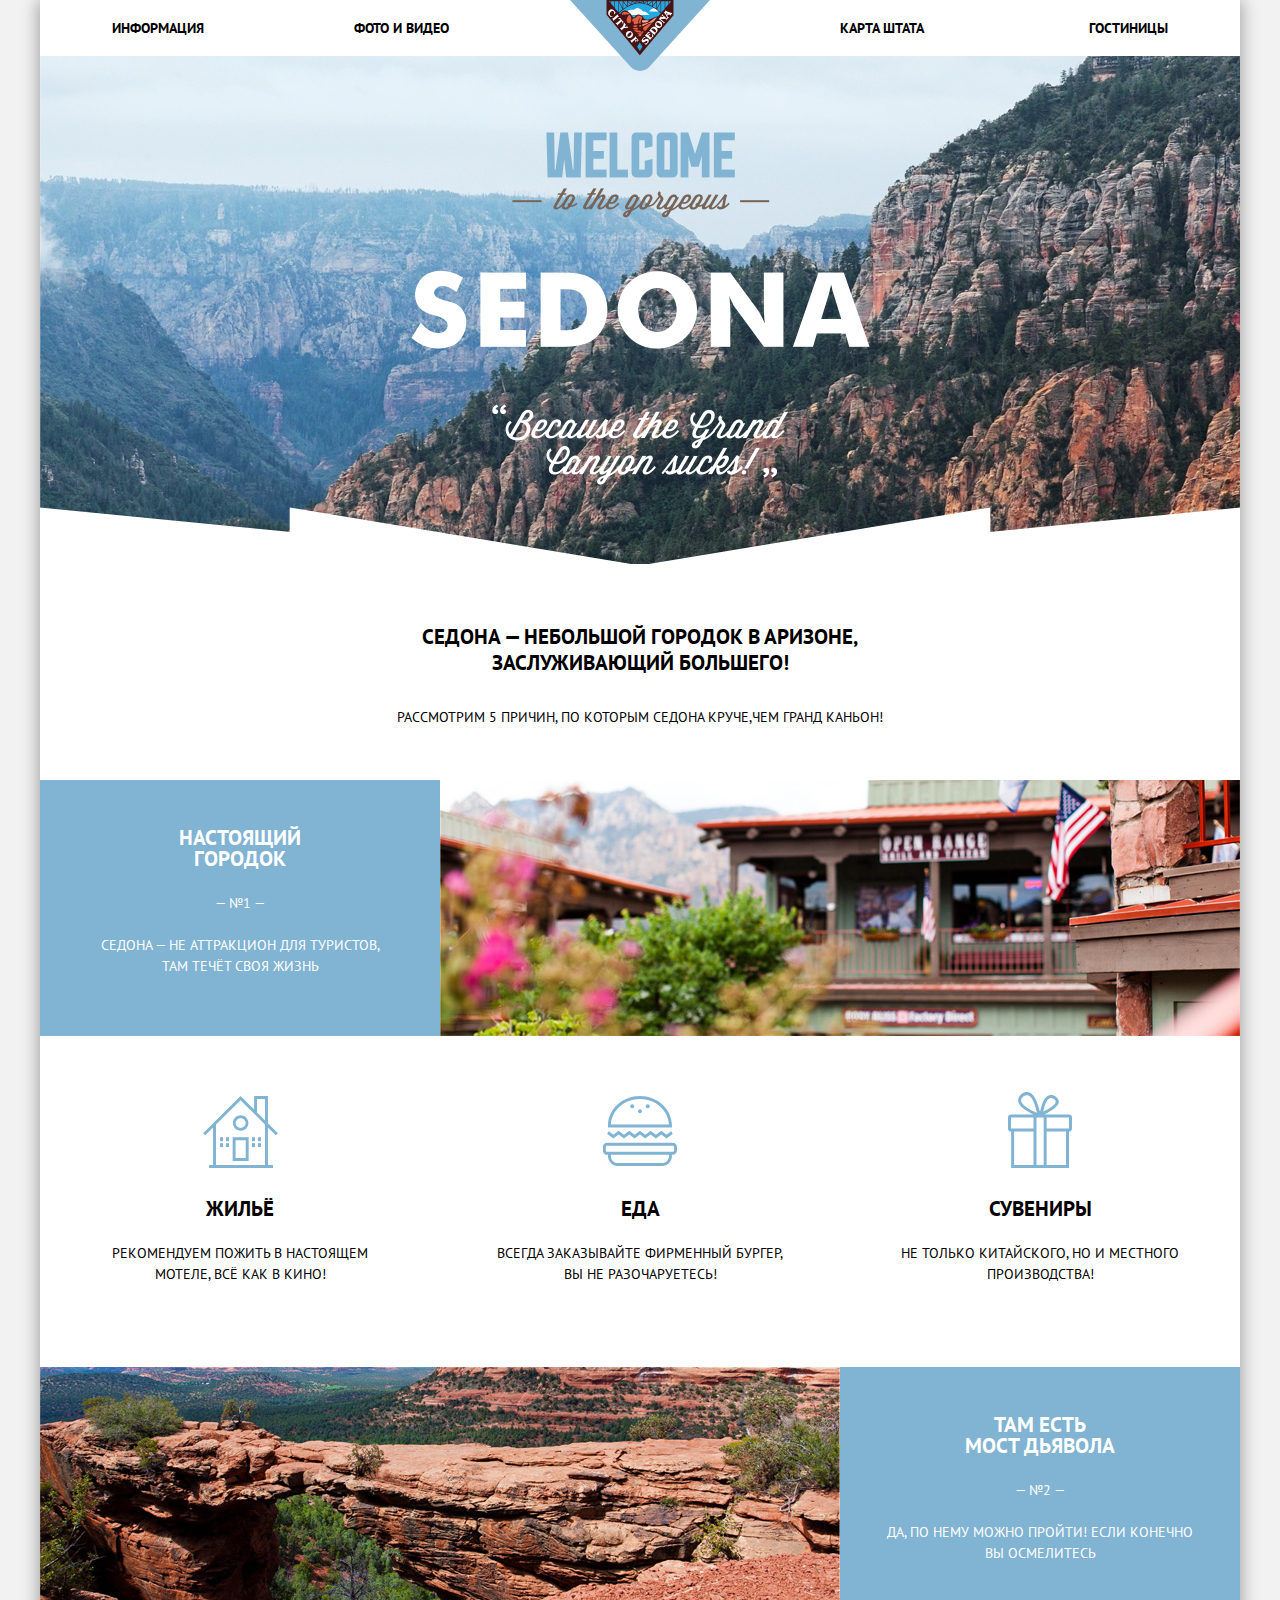
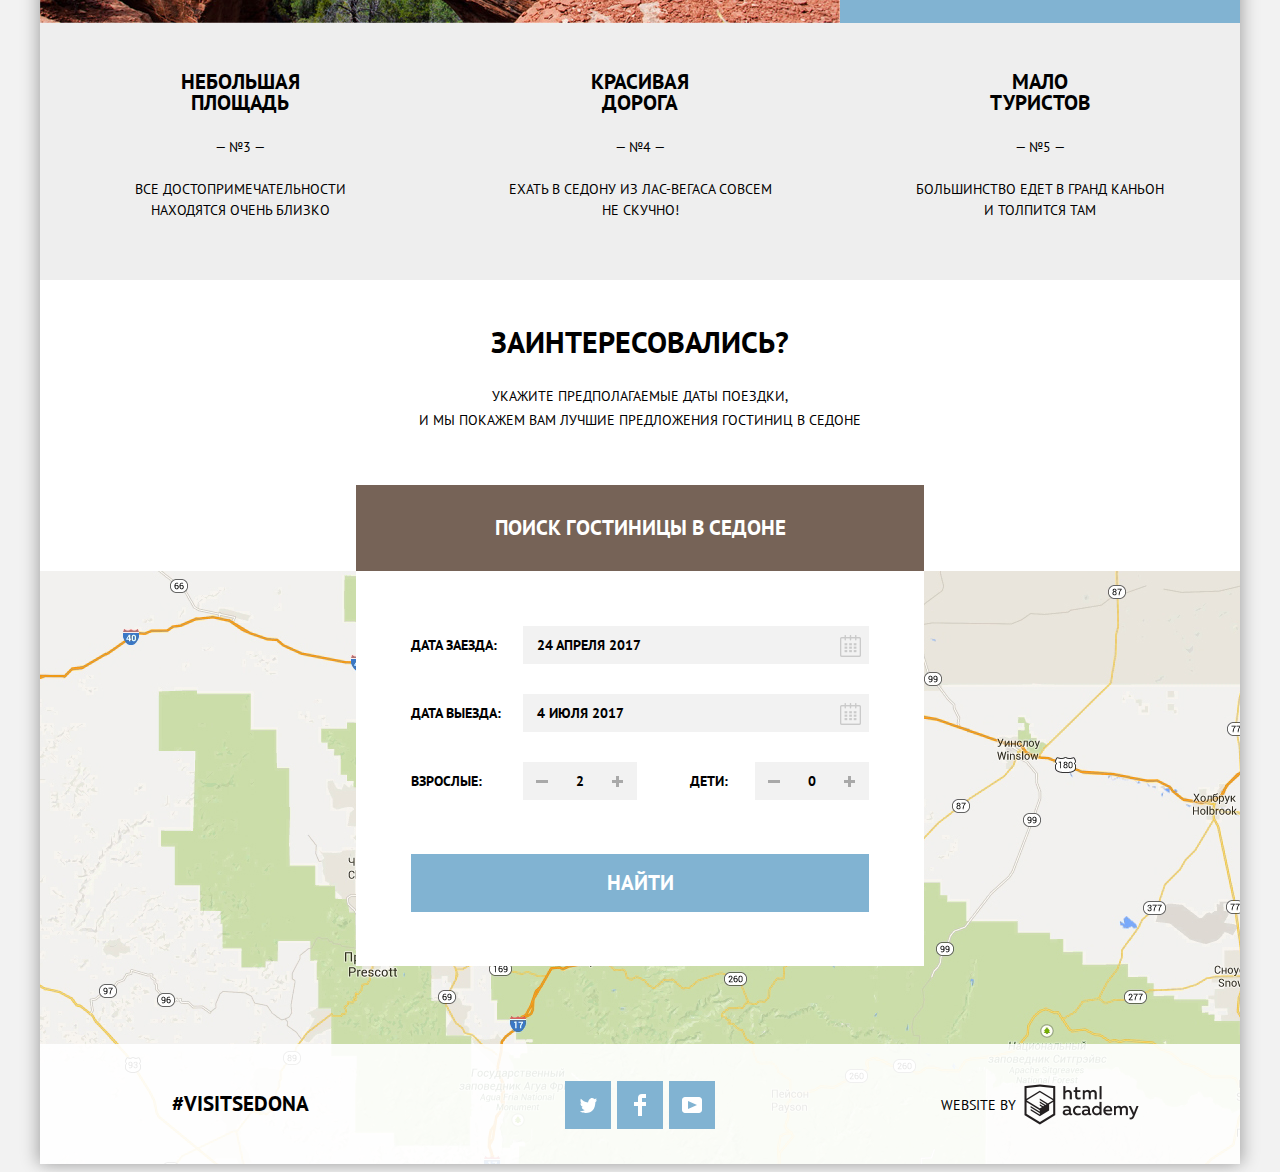
==== index.html @ 7f0c7a84 "Document checking completed. No errors or warnings to show." ====
<!DOCTYPE html>
<html lang="ru">
  <head>
    <meta charset="utf-8">
    <title>HTML Academy: Седона</title>
    <link href="https://fonts.googleapis.com/css?family=PT+Sans:400,700&display=swap&subset=cyrillic" rel="stylesheet">
    <link href="css/normalize.css" rel="stylesheet">
    <link href="css/style.css" rel="stylesheet">
  </head>
  <body>
    <div class="wrapper">
  	<header class="main-header">
      <nav class="main-navigation">
      	<a class="main-header-logo" href="index.html">
          <img src="img/logo.svg" width="140" height="72" alt="Логотип города Седона">
        </a>
        <ul class="site-navigation">
          <li><a href="info.html">Информация</a></li>
          <li><a href="photos.html">Фото и видео</a></li>
          <li><a href="map.html">Карта штата</a></li>
          <li><a href="inner.html">Гостиницы</a></li>
        </ul>    
      </nav>
    </header>
    <main class="container">
      <section class="welcome">
        <h2 class="visually-hidden">Приветствие</h2>
      	<img src="img/welcome.png" width="459" height="353" alt="Welcome to Sedona">
      </section>
      <section class="info">
      	<h1 class="visually-hidden">Sedona</h1>
      	<h2>Седона — небольшой городок в Аризоне,<br>
      	заслуживающий большего!</h2>
      	<p>Рассмотрим 5 причин, по которым Седона круче,чем Гранд Каньон!</p>
      </section>
      <section class="real-town">
      	<div class="town-life">
      		<h2>Настоящий<br>
      		городок</h2>
          <p>— №1 —</p>
          <p>Седона — не аттракцион для туристов,<br>
            там течёт своя жизнь</p>
        </div>
      	<div class="image-town">
      	  <img src="img/town.jpg" width="800" height="256" alt="Настоящий городок">
      	</div>
      </section>
      <section class="advices">
      	<div class="advice-item">
      		<h2>Жильё</h2>
      	  <p>Рекомендуем пожить в настоящем<br>
      	    мотеле, всё как в кино!</p>
      	</div>
      	<div class="advice-item">
      	  <h2>Еда</h2>
      	  <p>Всегда заказывайте фирменный бургер,<br>
      	    вы не разочаруетесь!</p>
      	</div>
      	<div class="advice-item">
      	  <h2>Сувениры</h2>
      	  <p>Не только китайского, но и местного<br>
      	    производства!</p>
      	</div>
      </section>
      <section class="reason-bridge">
      	<div class="image-bridge">
      		<img src="img/bridge.jpg" width="800" height="256" alt="Мост дьявола">
      	</div>
      	<div class="bridge">
      		<h2>Там есть<br>
      	    Мост дьявола</h2>
      	  <p>— №2 —</p>
      	  <p>Да, по нему можно пройти! Если конечно<br>
      	    вы осмелитесь</p>
      	</div>
      </section>
      <section class="features">
        <div class="feature-item">
          <h2>Небольшая<br>
      	    площадь</h2>
          <p>— №3 —</p>
          <p>Все достопримечательности<br>
      	    находятся очень близко</p>
        </div>
        <div class="feature-item">
      	  <h2>Красивая<br>
      	    дорога</h2>
      	  <p>— №4 —</p>
      	  <p>Ехать в Седону из Лас-Вегаса совсем<br>
            не скучно!</p>
        </div>
        <div class="feature-item">
          <h2>Мало<br>
            туристов</h2>
          <p>— №5 —</p>
          <p>Большинство едет в гранд каньон<br>
            и толпится там</p>
        </div>
      </section>
      <section class="hotels">
      	<h2>Заинтересовались?</h2>
      	<p>Укажите предполагаемые даты поездки,<br>
      	и мы покажем вам лучшие предложения гостиниц в седоне</p>
        <a class="hotels-link" href="hotels.html">ПОИСК ГОСТИНИЦЫ В седоне</a>
      	<form class="hotels-form" action="https://echo.htmlacademy.ru" method="post">
                <p class="hotel-date">
                	<label for="hotel-arrival-date">Дата заезда:</label>
                  <input id="hotel-arrival-date" type="text" name="arrival-date" class="date" value="" placeholder=" 24 апреля 2017" required>
                  <a class="calendar" href="#"></a>
                </p>
                <p class="hotel-date">
                	<label for="hotel-departure-date">Дата выезда:</label>
                    <input id="hotel-departure-date" type="text" name="departure-date" class="date" value="" placeholder=" 4 июля 2017" required>
                    <a class="calendar" href="#"></a>
                </p>
                <p class="guest">
                	<label for="guest-adults" class="adults">Взрослые:
                    <span class="minus"></span>
          		      <input type="text" name="adults" value="" id="guest-adults" placeholder="2" required>
                    <span class="plus"></span>
          	      </label>
          	      <label for="guest-children" class="children">Дети:
          	        <span class="minus"></span>
          		      <input type="text" name="children" value="" id="guest-children" placeholder="0" required>
          		      <span class="plus"></span>
          	      </label> 	
                </p>
                    <button class="button-search" type="submit">Найти</button>
        </form> 
      </section>
      <section class="map">
        <h2 class="visually-hidden">Карта</h2>
        <img src="img/map.jpg" width="1200" height="593" alt="Карта">
        <iframe src="https://www.google.com/maps/embed?pb=!1m18!1m12!1m3!1d419081.0413369726!2d-112.0753039864071!3d34.85445243830679!2m3!1f0!2f0!3f0!3m2!1i1024!2i768!4f13.1!3m3!1m2!1s0x872da132f942b00d%3A0x5548c523fa6c8efd!2z0KHQtdC00L7QvdCwLCDQkNGA0LjQt9C-0L3QsCA4NjMzNiwg0KHQqNCQ!5e0!3m2!1sru!2sru!4v1560435378930!5m2!1sru!2sru" width="1200" height="473" style="border:0" allowfullscreen></iframe>
        <!--<iframe src="https://yandex.ru/map-widget/v1/-/CCSBj2io" width="1200" height="593" frameborder="1" allowfullscreen="true"></iframe>-->
      </section>
    </main>
    <footer class="main-footer">
    	<p class="visit">
    		<a href="#">#visitsedona</a>
    	</p>
      <div class="footer-social">
    	<ul>
    		<li><a class="social-button" href="#">
          <span class="visually-hidden">Твиттер</span>
          <svg xmlns="http://www.w3.org/2000/svg" xmlns:xlink="http://www.w3.org/1999/xlink" width="17" height="15">
            <path fill="#FFF" d="M10.95.144c1.685-.496 2.984.27 3.577 1.179.673-.231 1.331-.481 2.011-.708a2.345 2.345 0 0 1-.857 1.768c.685.17 1.304-.491 1.304-.491-.169 1-1.006 1.788-1.563 2.024-.231 6.75-3.175 11.217-10.077 11.082h-.446c-.41 0-4.164-.46-4.898-1.887 2.271.196 3.893-.422 4.693-1.177-.96-.3-2.679-.477-2.979-2.95.349.106.564.228 1.19.119C1.705 8.247.374 7.53.448 5.33c.285.328 1.067.536 1.34.472C1.085 5.561-.182 2.442.894.85c1.818 1.854 3.735 3.606 7.152 3.773C8.254 2.33 9.183.793 10.95.144z">
            </path>
          </svg>
        </a></li>
        <li><a class="social-button" href="#">
          <span class="visually-hidden">Фейсбук</span>
          <svg xmlns="http://www.w3.org/2000/svg" width="12" height="22">
            <path fill="#FFF" d="M12 4V0H8a4 4 0 0 0-4 4v4H0v4h4v10h4V12h4V8H8V4h4z">
            </path>
          </svg>
        </a></li>
    		<li><a class="social-button" href="#">
          <span class="visually-hidden">Ютуб</span>
          <svg xmlns="http://www.w3.org/2000/svg" xmlns:xlink="http://www.w3.org/1999/xlink" width="20" height="16" viewBox="0 0 20 16">
            <path fill="#FFF" d="M17 0H3C1.35 0 0 1.35 0 3v10c0 1.65 1.35 3 3 3h14c1.65 0 3-1.35 3-3V3c0-1.65-1.35-3-3-3zM6.027 11.998V4.002L15.014 8l-8.987 3.998z"/>
          </svg>
        </a></li>
    	</ul>
      </div>
    	<p class="footer-copyright">
        <b>Website by</b>
    		<a class="button" href="https://htmlacademy.ru/intensive/htmlcss">
    			<img src="img/logo-htmla.png" width="115" height="41" alt="Логотип HTML Academy" class="logo-htmla">
    		</a>
    	</p>
    </footer>
  </div>
  <script> 
    var link = document.querySelector(".hotels-link");
    var form = document.querySelector(".hotels-form");
  
    link.addEventListener("click", function (evt) {
          evt.preventDefault();
          form.classList.toggle("hotels-form-close");
    });
  </script>
  </body>
</html>
---- css/style.css ----
body {
  margin: 0;
  padding: 0;

  font-family: "PT Sans", Arial, sans-serif;
  font-size: 14px;
  line-height: 26px;
  font-weight: 700;
  color: #000000;
  text-transform: uppercase;
  background-color: #f2f2f2;
}

a {
  text-decoration: none;
}

img {
  max-width: 100%;
  height: auto;
}

.visually-hidden:not(:focus):not(:active),
input[type="checkbox"].visually-hidden {
  position: absolute;

  width: 1px;
  height: 1px;
  margin: -1px;
  border: 0;
  padding: 0;

  white-space: nowrap;

  clip-path: inset(100%);
  clip: rect(0 0 0 0);
  overflow: hidden;
}

button {
  font: inherit;
  text-align: center;
  vertical-align: middle;
  text-transform: uppercase;
  border: none;
}

:active, :hover, :focus {
    outline: 0;
}

.wrapper {
  position: relative;
  width: 1200px;
  margin: 0 auto;
  background-color: #ffffff;
  box-shadow: 5px 0 15px rgba(0,0,0,0.2),
  -5px 0 15px rgba(0,0,0,0.2); 
}

.site-navigation {
  list-style: none;
  display: flex;
  display: -webkit-flex;
  display: -webkit-box;
  margin: 0;
  padding: 0;
  color: #000000;
  background-color: #ffffff;
}

.main-header {
  position: relative;
}

.main-header-logo {
  position: absolute;
  left: 50%;
  margin-left: -70px;
  z-index: 1;
}

.site-navigation li {
  width: 25%;
  text-align: center;
  padding-top: 15px; 
  padding-bottom: 15px;
  margin: 0;
  box-sizing: border-box;
}

.site-navigation li:nth-child(1) {
  text-align: left;
  padding-left: 72px;
}

.site-navigation li:nth-child(2) {
  text-align: left;
  padding-left: 14px;
}

.site-navigation li:nth-child(3) {
  text-align: right;
  padding-right: 16px;
}

.site-navigation li:nth-child(4) {
  text-align: right;
  padding-right: 72px;
}

.site-navigation a {
  color: #000000;
}

.site-navigation a:hover {
  color: #81b3d2;
}

.site-navigation a:focus {
  color: rgba(0,0,0,0.3);
}

.site-navigation a:active {
  color: #766357;
}

.welcome {
  min-height: 508px;
  background-color: #e4f1f9;
  background-image: url("../img/polygon.png"), url("../img/background-photo.jpg");
  background-position: -1px 451px, center top;
  background-repeat: no-repeat, no-repeat;
}

.welcome img {
  display: block;
  margin: 0 auto;
  padding-top: 76px;
}

.info {
  text-align: center;
  padding-top: 60px;
  padding-bottom: 50px;
}

.info h2 {
 font-size: 21px;
 margin: 0;
 margin-bottom: 28px; 
}

.info p {
  font-weight: 400;
  margin: 0;
}

.real-town h2,
.advices h2,
.reason-bridge h2,
.features h2 {
  font-size: 21px;
  line-height: 21px;
  text-align: center;
  padding: 0; 
  margin: 0;
  margin-bottom: 24px;
}

.real-town p,
.advices p,
.reason-bridge p,
.features p {
  line-height: 21px;
  font-weight: 400;
  text-align: center;
  padding: 0; 
  margin: 0;
  margin-bottom: 21px;
}

.real-town {
  display: flex;
  background-color: #81b3d2;
}

.town-life {
  width: 400px;
  color: #ffffff;
  padding-top: 47px;
  padding-bottom: 38px;
}

.image-town,
.image-bridge {
  max-height: 256px;
}

.advices {
  display: flex;
}

.advice-item {
  width: 400px;
  padding-bottom: 61px;
}

.advice-item h2 {
  position: relative; 
  padding-top: 162px; 
}

.advice-item h2::before {
  content: "";
  position: absolute;
  right: 0;
  left: 0; 
  margin: auto;
}

.advice-item:first-child h2::before {
  width: 75px;
  height: 72px;
  top: 60px;
  background: url("../img/icon-1.svg") no-repeat 0 0;
} 

.advice-item:nth-child(2) h2::before {
  width: 74px;
  height: 70px;
  top: 60px;
  background: url("../img/icon-2.svg") no-repeat 0 0;
}

.advice-item:last-child h2::before {
  width: 64px;
  height: 76px;
  top: 56px; 
  background: url("../img/icon-3.svg") no-repeat 0 0;
}

.reason-bridge {
  display: flex;
  background-color: #81b3d2;
}

.bridge {
  width: 400px;
  color: #ffffff;
  padding-top: 47px;
  padding-bottom: 38px;
}

.features {
  display: flex;
  background-color: #eeeeee;
}

.feature-item {
  width: 400px;
  padding-top: 48px;
  padding-bottom: 38px;
}

.hotels {
  position: relative;
  text-align: center;
  padding-top: 44px;
}

.hotels h2 {
  font-size: 30px;
  line-height: 36px;
  padding: 0;
  margin:  0;
  margin-bottom: 24px;
}

.hotels p {
  line-height: 24px;
  font-weight: 400;
  margin-bottom: 53px;
}

.hotels .hotels-link {
  display: block;
  width: 568px;
  text-align: center;
  font-size: 21px;
  color: #ffffff;
  background-color: #766357;
  padding-top: 30px; 
  padding-bottom: 30px;
  margin: 0 auto;
  box-sizing: border-box;
}

.hotels .hotels-link:hover {
  background-color: #604e43;
}

.hotels .hotels-link:focus {
  color: rgba(255,255,255,0.3);
  background-color: #503e33;
}

@keyframes slide {
  0% {
    opacity: 0;
    transform-origin: center top;
    transform: scaleY(0);
  }

  0% {
    opacity: 0.25;
    transform-origin: center top;
  }

  50% {
    opacity: 0.5;
    transform-origin: center top;
  }

  0% {
    opacity: 0.75;
    transform-origin: center top;
  }

  100% {
    opacity: 1;
    transform-origin: center top;
  }
}

.hotels .hotels-form {
  display: flex;
  flex-wrap: wrap;
  position: absolute;
  width: 568px;
  height: 395px;
  right: 0;
  left: 0;
  margin: auto;
  background-color: #ffffff;
  padding: 55px;
  box-sizing: border-box;
  z-index: 3;
  animation: slide 1s;
}


.hotels .hotels-form-close {
  display: none;
}

.hotels-form label,
.hotels-form input { 
  font-family: "PT Sans", Arial, sans-serif;
  font-size: 14px;
  line-height: 26px;
  font-weight: 700;
}

input[type="text"]::-webkit-input-placeholder {
  color: #000000;
}

input[type="text"]::-ms-input-placeholder {
  color: #000000;
}

input[type="text"]:-ms-input-placeholder {
  color: #000000;
}

input[type="text"]::-moz-placeholder {
  color: #000000;
  opacity: 1;
}

input[type="text"]:-moz-placeholder {
  color: #000000;
  opacity: 1;
}

input[type="text"]::placeholder {
  color: #000000;
}

.hotels-form .hotel-date {
  position: relative;
  display: flex;
  align-items: center;
  justify-content: space-between;
  width: 458px;
  padding: 0;
  margin: 0;
  margin-bottom: 30px; 
}

.hotel-date label {
  align-self: center;
  display: block;
  margin: 0;
  padding: 0;
}

.hotel-date input {
  width: 346px;
  height: 38px;
  padding: 6px 37px 6px 10px;
  margin: 0;
  margin-left: auto;
  box-sizing: border-box;
  color: #000000;
  text-transform: uppercase;
  background-color: #f2f2f2;
  border: none;
}
  
.hotel-date input:hover {
  background-color: #ebebeb;
}

.hotel-date input:focus {
  background-color: #ffffff;
  outline: 2px solid #e5e5e5;
}

.hotel-date .calendar {
  display: block;
  position: absolute;
  top: 9px;
  right: 8px;
  bottom: 8px;

  width: 21px;
  height: 22px;

  background-image: url("../img/calendar.png");
}

.hotel-date .calendar:hover {
  background-image: url("../img/calendar-2.png");
}

.hotel-date .calendar:focus {
  background-image: url("../img/calendar-3.png");
}

.hotels-form .guest {
  display: flex;
  justify-content: space-between;
  width: 100%;
  margin: 0;
  padding: 0;
}

.guest label {
  display: flex;
  align-items: center;
}

.guest span {
  position: relative;
  display: block;
  width: 38px;
  height: 38px;
  background-color: #f2f2f2;
  padding: 0;
  margin: 0;
}

.adults .minus {
  margin-left:  41px;
}

.children .minus {
  margin-left:  27px;
}

.guest .minus::before {
  content: "";
  position: absolute;
  top: 18px;
  left: 13px;
  width: 12px;
  height: 3px;
  background-color: #a9a9a9;
}

.guest .plus::before,
.guest .plus::after {
  content: "";
  position: absolute;
  top: 18px;
  left: 13px;
  width: 11px;
  height: 3px;
  background-color: #a9a9a9;
}

.guest .plus::after {
  transform: rotate(90deg);
}

.guest button:hover::before,
.guest button:hover::after {
  background-color: #000000;
}

.guest button:focus::before,
.guest button:focus::after {
	background-color: #81b3d2;
  border: none;
}

.guest input {
  background-color: #f2f2f2;
  border: none;
  width: 38px;
  height: 38px;
  padding: 0;
  margin: 0;
  text-align: center;
}

.hotels-form .button-search {
  display: block;
  width: 100%;
  text-align: center;
  font-size: 21px;
  color: #ffffff;
  background-color: #81b3d2;
  padding-top: 16px; 
  padding-bottom: 16px;
  margin: 0;
  margin-top: 54px;
  box-sizing: border-box;
}

.hotels-form .button-search:hover {
  background-color: #669ec0;
}

.hotels-form .button-search:focus {
  color: rgba(255,255,255,0.3);
  background-color: #5496bd;
}

.map  {
  max-height: 593px;
  position: relative;
}

.map iframe {
  position: absolute;
  z-index: 1;
  top: 0;
  left: 0;
  border: none;
}

.main-footer {
  position: absolute;
  display: flex;
  background-color: rgba(255,255,255,0.9);
  left: 0;
  right: 0;
  bottom: 0;
  z-index: 2;
}

.visit {
  width: 400px;
  padding: 0;
  padding-top: 47px;
  padding-bottom: 44px; 
  margin: 0;
  text-align: center;
}

.visit a {
  font-size: 21px;
  color: #000000;	
}

.footer-social {
  width: 400px;
  padding-top: 34px;
  padding-bottom: 32px;
}

.footer-social ul {
  display: flex;
  flex-wrap: wrap;
  justify-content: center;
  width: 400px;
  padding: 0;
  margin: 0;
  list-style: none;
}

.social-button {
  display: flex;
  align-items: center;
  justify-content: center;
  width: 46px;
  height: 48px;
  color: #ffffff;
  background-color: #81b3d2;
  margin: 3px;
}

.social-button:hover {
  background-color: #669ec0;
}

.social-button:focus {
  color: rgba(255,255,255,0.3);
  background-color: #5496bd;
}

.footer-copyright {
  display: flex;
  justify-content: center;
  width: 400px;
  padding: 0;
  padding-top: 40px;
  padding-bottom: 39px;
  margin: 0;  
}

.footer-copyright b {
  display: block;
  font-weight: 400;
  padding: 0;
  margin: 8px 8px 7px 0;
}

.footer-copyright .button {
  width: 115px;
  max-height: 41px;
  display: block;
  padding: 0;
  margin: 0;
}

.footer-copyright .button:hover {
  background: url("../img/logo-htmla-2.png") no-repeat 100% 0;

}
.button:hover .logo-htmla {
  background: transparent;
  visibility: hidden;
}

.footer-copyright .button:focus {
  background: url("../img/logo-htmla-3.png") no-repeat 100% 0;
}

.button:focus .logo-htmla {
  background: transparent;
  visibility: hidden;
}

.filter {
  display: flex;
  line-height: 21px;
  color: #ffffff;
  background-color: #e4f1f9;
  background-image: url("../img/filter-background.jpg");
  background-position: center;
  background-repeat: no-repeat;
  padding: 26px 72px 32px;
}

.filter fieldset {
  width: 256px;
  padding: 0;
  margin: 0;
  border: none;
}

.filter legend {
  font-size: 16px;
  padding: 0;
  margin: 0;
}

.filter ul {
  list-style: none;
  padding: 0;
  margin: 0;
}

.filter-option {
  font-weight: 400;
  padding-left: 40px;
  margin-top: 25px;
}

.filter-option label {
  position: relative;

  display: block;

  cursor: pointer;
  user-select: none;
}

.filter-input-checkbox + label::before {
  content: "";
  position: absolute;
  width: 23px;
  height: 23px;
  left: -40px;
  background: url("../img/checkbox-off.png") no-repeat 0 0;  
}

.filter-input-checkbox:checked + label::before {
  background: url("../img/checkbox-on.png") no-repeat 0 0;
  width: 27px; 
}

.filter-input-checkbox:disabled + label::before {
  content: "";
  position: absolute;
  width: 23px;
  height: 23px;
  left: -40px;
  background: url("../img/checkbox-off-2.png") no-repeat 0 0;  
}

.filter-input-checkbox:checked:disabled + label::before {
  background: url("../img/checkbox-on-2.png") no-repeat 0 0;
  width: 27px; 
}

.filter .filter-range {
  width: 318px;
  margin-left: auto;
}

.price-controls {
  position: relative;
  height: 32px;
  margin-top: 9px;
  margin-bottom: 20px;
  font-size: 0;

  border: 2px solid #ffffff;
  border-radius: 2px;
}

.price-controls label {
  display: inline-block;

  font-size: 14px;
  line-height: 32px;

  vertical-align: top;

  cursor: pointer;
}

.price-controls .min-price,
.price-controls .max-price {
  width: 90px;
  padding-left: 65px;
}

.price-controls input {
  width: 50px;
  margin: 0;

  color: inherit;
  font: inherit;

  background: none;
  border: none;
}

.price-controls::after {
  content: "";
  position: absolute;
  top: 50%;
  left: 50%;

  width: 2px;
  height: 22px;

  background: #ffffff;
  transform: translate(-50%, -50%);
  margin-left: 2px;
}

.range-controls {
  position: relative;

  margin-bottom: 32px;
}

.range-controls .scale {
  height: 2px;

  background: rgba(255, 255, 255, 0.3);
}

.range-controls .bar {
  width: 80%;
  height: 2px;

  background: #ffffff;
}

.range-toggle {
  position: absolute;
  top: -9px;
  
  width: 4px;
  height: 4px;

  background: #ababab;
  border: 8px solid #ffffff;
  border-radius: 50%;
  box-shadow: 0 2px 1px 0 rgba(0, 1, 1, 0.2);
  cursor: pointer;
}

.range-toggle:hover {
  background: #1c4f80;
}

.range-toggle-min {
  left: 0;
}

.range-toggle-max {
  left: 80%;
}

.button-transparent {
  display: block;
  margin: 0;
  margin-left: 85px;
  margin-right: 96px;
  padding: 6px 32px 6px 35px;

  font-size: 14px;
  line-height: 20px;

  color: #ffffff;
  text-transform: uppercase;

  background: transparent;
  border: 2px solid #ffffff;
  border-radius: 2px;
  cursor: pointer;
}

.button-transparent:hover {
  color: #000000;

  background: #ffffff;
}

.sorting {
  display: flex;
  align-items: baseline;
  padding: 30px 72px;
  background-color: #ffffff; 
  border-bottom: 1px solid #cacaca; 
  box-sizing: border-box;
}

.sorting h2 {
  font-size: 21px;
  padding: 0;
  margin: 0;
  margin-right: 49px;
}

.sorting h3 {
  font-size: 12px;
  line-height: 18px;
  font-weight: 400;
  padding-top: 0;
  margin: 0;
  margin-right: 7px;
}

.sorting ul {
  display: flex;
  align-items: baseline; 
  list-style: none;
  font-size: 12px;
  line-height: 18px;
  font-weight: 400;
  padding: 0;
  margin: 0;
}

.sorting li {
  margin-left: 33px;
}

.sorting a {
  color: rgba(0,0,0,0.3);
  border-bottom: 1px dotted #81b3d2; 
}

.sorting a:hover {
  color: #81b3d2;
  border-bottom: 1px dotted #81b3d2;
}

.sorting a:focus {
  color: rgba(0,0,0,1)
  border: none;
}

.sorting a:active,
.sorting .active {
  color: #81b3d2;
  border: none;
}
.sorting span {
  display: block;
  align-self: center;
  width: 0;
  height: 0;
  border-left: 5.5px solid transparent;
  border-right: 5.5px solid transparent;
  padding: 0;
  margin: 0;
}

.sorting .up {
  border-bottom: 10px solid #cacaca; 
  margin-left: auto;
  margin-right: 12px;
}

.sorting .down {
  border-top: 10px solid #81b3d2;
}
 
.sorting .up:hover {
  border-bottom: 10px solid #000000;
}

.sorting .down:hover {
  border-top: 10px solid #000000;
}

.sorting .up:focus,
.sorting .up:active {
 border-bottom: 10px solid #81b3d2; 
}

.sorting .down:focus,
.sorting .down:active {
  border-top: 10px solid #81b3d2;
}

.variants {
  background-color: #ffffff;
}

.variants-hotels {
  width: 1200px;
  list-style: none;
  margin: 0;
  padding: 0;
}

.variants .variant-hotel {
  display: flex;
  line-height: 21px;
  padding: 30px 72px;
  margin: 0;
  border-bottom: 1px solid #cacaca;
}

.variant-hotel img {
  max-height: 90px;
  margin-right: 30px;
}

.variant-hotel span {
  display: block;
  font-weight: 400;
  width: 110px;
  padding: 0;
  margin: 0;
}

.variant-hotel .description {
  display: flex;
  flex-wrap: wrap;
  width: 358px;
}

.description h2 {
  width: 352px;
  font-size: 21px;
  text-align: left;
  padding: 0;
  margin: 0;
  margin-top: -3px;
  margin-bottom: 10px;
  margin-right: 6px;
}

.description .name {
  color: #000000;
}
.description .name:hover {
  color: #81b3d2;
}

.description .name:focus {
  color: rgba(0,0,0,0.3);
}

.description span {
  text-align: left;
  color: #333333;
  margin-right: 6px;
}

.description .price {
  /*width: 142px;*/
  flex-grow: 1;
  margin-right: 100px;
}

.button-detail {
  display: block;
  width: 110px;
  text-align: center;
  color: #ffffff;
  background-color: #81b3d2;
  padding: 0; 
  margin: 0;
  padding-top: 3px;
  padding-bottom: 3px;
  margin-top: 14px;
  margin-right: 6px;
}

.button-detail:hover {
  background-color: #669ec0;
}

.button-detail:focus {
  color: rgba(255,255,255,0.3);
  background-color: #5496bd;
}

.button-booking {
  display: block;
  width: 142px;
  text-align: center;
  color: #ffffff;
  background-color: #766357;
  padding: 0; 
  margin: 0;
  padding-top: 3px;
  padding-bottom: 3px;
  margin-top: 14px;
  margin-right: 100px;
}

.button-booking:hover {
  background-color: #604e43;
}

.button-booking:focus {
  color: rgba(255,255,255,0.3);
  background-color: #503e33;
}

.variant-hotel .rating {
  display: flex;
  flex-direction: column;
  justify-content: space-between;
  width: 110px;
  margin-left: auto;
}

.rating .stars {
  height: 17px;
  background-color: #ffffff;
  background-image: url("../img/star.svg");
  background-size: 18px;
  background-repeat: space;
  padding: 0;
  margin: 0;
}

.rating .four-stars {
  width: 89px; 
  margin-left: auto;
}

.rating .three-stars {
   width: 65px; 
   margin-left: auto;
}

.rating .two-stars {
   width: 41px; 
   margin-left: auto;
}

.rating .rating-number {
  padding: 3px 13px 3px 14px;
  background-color: #f2f2f2;
  box-sizing: border-box;
  color: #666666;
}

.main-footer-inner {
  display: flex;
}
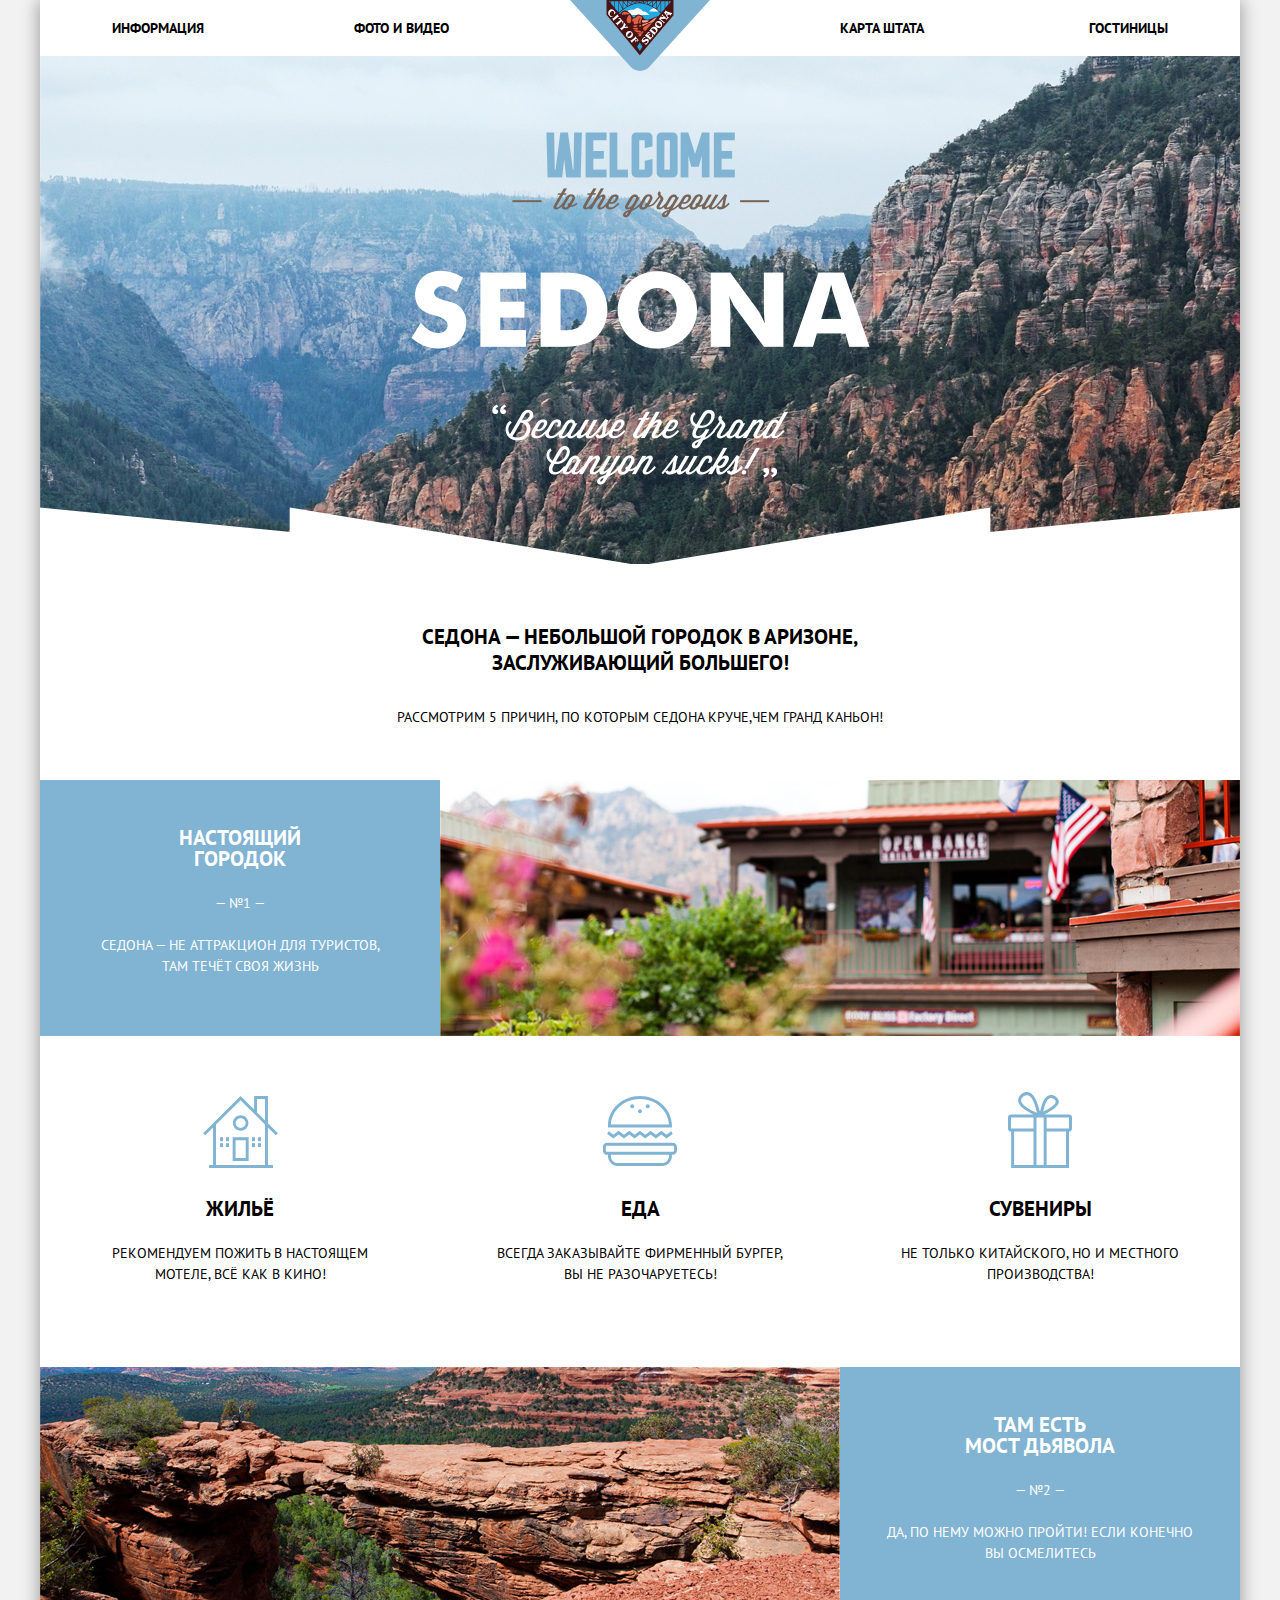
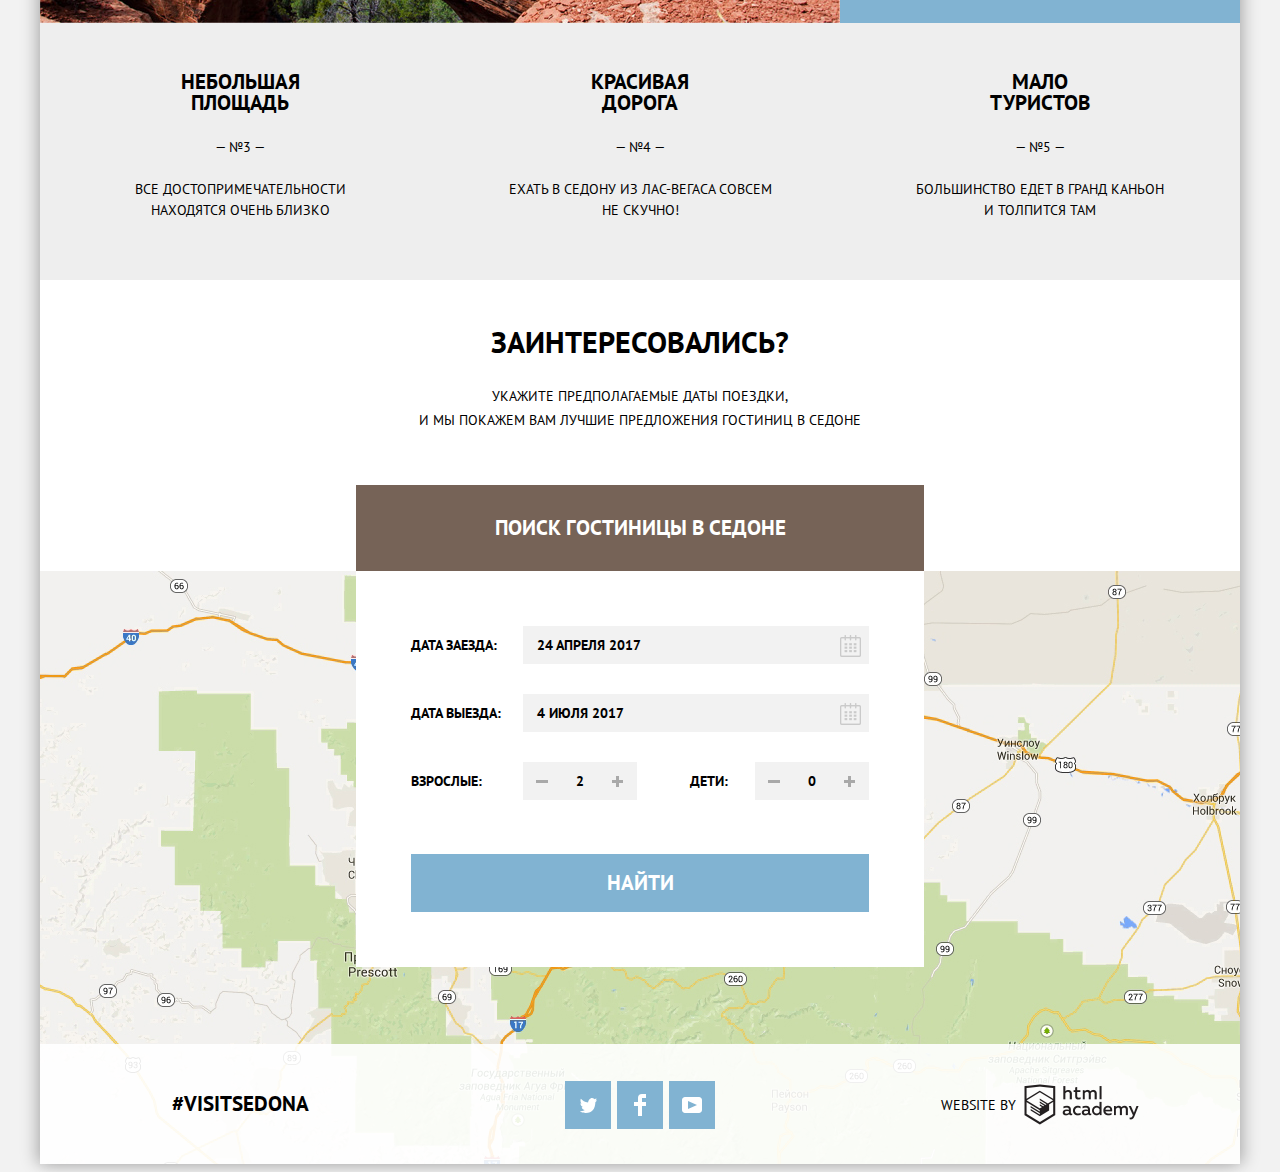
==== commit 8a9e84ab: "Бонусное задание: завершаем разметку личного проекта" ====
--- a/index.html
+++ b/index.html
@@ -114,16 +114,14 @@
                     <a class="calendar" href="#"></a>
                 </p>
                 <p class="guest">
-                	<label for="guest-adults" class="adults">Взрослые:
-                    <span class="minus"></span>
-          		      <input type="text" name="adults" value="" id="guest-adults" placeholder="2" required>
-                    <span class="plus"></span>
-          	      </label>
-          	      <label for="guest-children" class="children">Дети:
-          	        <span class="minus"></span>
-          		      <input type="text" name="children" value="" id="guest-children" placeholder="0" required>
-          		      <span class="plus"></span>
-          	      </label> 	
+                  <label for="guest-adults" class="adults">Взрослые:</label>
+                  <span class="minus" onclick="minusAd()"></span>
+                  <input type="text" name="adults" value="2" id="guest-adults" required>
+                  <span class="plus" onclick="plusAd()"></span>
+          	      <label for="guest-children" class="children">Дети:</label>
+          	      <span class="minus" onclick="minusCh()"></span>
+          		    <input type="text" name="children" value="0" id="guest-children" required>
+          		    <span class="plus" onclick="plusCh()"></span>
                 </p>
                     <button class="button-search" type="submit">Найти</button>
         </form> 
@@ -174,11 +172,40 @@
   <script> 
     var link = document.querySelector(".hotels-link");
     var form = document.querySelector(".hotels-form");
+
+    var countA = 2;
+    var countC = 0;
+    var countAd = document.getElementById("guest-adults");
+    var countCh = document.getElementById("guest-children");
   
     link.addEventListener("click", function (evt) {
           evt.preventDefault();
           form.classList.toggle("hotels-form-close");
     });
+
+    function plusAd(){
+        countA++;
+        countAd.value = countA;
+    };
+    
+    function minusAd(){
+      if (countA > 0) {
+        countA--;
+        countAd.value = countA;
+      }  
+    };
+
+    function plusCh(){
+        countC++;
+        countCh.value = countC;
+    };
+
+    function minusCh(){
+      if (countC > 0) {
+        countC--;
+        countCh.value = countC;
+      }  
+    };
   </script>
   </body>
 </html>
--- a/css/style.css
+++ b/css/style.css
@@ -61,8 +61,7 @@
 .site-navigation {
   list-style: none;
   display: flex;
-  display: -webkit-flex;
-  display: -webkit-box;
+  flex-wrap: wrap;
   margin: 0;
   padding: 0;
   color: #000000;
@@ -89,22 +88,22 @@
   box-sizing: border-box;
 }
 
-.site-navigation li:nth-child(1) {
+.site-navigation li:nth-child(1n) {
   text-align: left;
   padding-left: 72px;
 }
 
-.site-navigation li:nth-child(2) {
+.site-navigation li:nth-child(2n) {
   text-align: left;
   padding-left: 14px;
 }
 
-.site-navigation li:nth-child(3) {
+.site-navigation li:nth-child(3n) {
   text-align: right;
   padding-right: 16px;
 }
 
-.site-navigation li:nth-child(4) {
+.site-navigation li:nth-child(4n) {
   text-align: right;
   padding-right: 72px;
 }
@@ -122,6 +121,10 @@
 }
 
 .site-navigation a:active {
+  color: #766357;
+}
+
+.site-navigation .active {
   color: #766357;
 }
 
@@ -338,7 +341,7 @@
   flex-wrap: wrap;
   position: absolute;
   width: 568px;
-  height: 395px;
+  min-height: 395px;
   right: 0;
   left: 0;
   margin: auto;
@@ -451,15 +454,24 @@
 
 .hotels-form .guest {
   display: flex;
-  justify-content: space-between;
   width: 100%;
   margin: 0;
   padding: 0;
+  align-items: center;
 }
 
 .guest label {
-  display: flex;
-  align-items: center;
+  display: block;
+  margin: 0;
+  padding: 0; 
+}
+
+.guest .adults {
+  margin-right: 41px;
+}
+.guest .children {
+  margin-left: auto;
+  margin-right: 27px;
 }
 
 .guest span {
@@ -470,14 +482,6 @@
   background-color: #f2f2f2;
   padding: 0;
   margin: 0;
-}
-
-.adults .minus {
-  margin-left:  41px;
-}
-
-.children .minus {
-  margin-left:  27px;
 }
 
 .guest .minus::before {
@@ -505,15 +509,17 @@
   transform: rotate(90deg);
 }
 
-.guest button:hover::before,
-.guest button:hover::after {
+.guest .minus:hover::before,
+.guest .plus:hover::before,
+.guest .plus:hover::after {
   background-color: #000000;
 }
 
-.guest button:focus::before,
-.guest button:focus::after {
-	background-color: #81b3d2;
-  border: none;
+.guest .minus:active::before,
+.guest .plus:active::before,
+.guest .plus:active::after {
+  background-color: #81b3d2;
+  /*border: none;*/
 }
 
 .guest input {
@@ -666,14 +672,16 @@
 }
 
 .filter {
+  min-height: 217px;
   display: flex;
   line-height: 21px;
   color: #ffffff;
-  background-color: #e4f1f9;
+  background-color: #3b5667;
   background-image: url("../img/filter-background.jpg");
-  background-position: center;
+  background-position: 0 0;
   background-repeat: no-repeat;
   padding: 26px 72px 32px;
+  box-sizing: border-box;
 }
 
 .filter fieldset {
@@ -830,7 +838,8 @@
 }
 
 .range-toggle:hover {
-  background: #1c4f80;
+  /*background: #1c4f80;*/
+  border: 9px solid #ffffff;
 }
 
 .range-toggle-min {
@@ -911,21 +920,26 @@
   border-bottom: 1px dotted #81b3d2; 
 }
 
+.sorting .active {
+  color: #81b3d2;
+  border: none;
+}
+
 .sorting a:hover {
   color: #81b3d2;
   border-bottom: 1px dotted #81b3d2;
 }
 
 .sorting a:focus {
-  color: rgba(0,0,0,1)
+  color: rgba(0,0,0,1);
   border: none;
 }
 
-.sorting a:active,
-.sorting .active {
+.sorting a:active {
   color: #81b3d2;
   border: none;
 }
+
 .sorting span {
   display: block;
   align-self: center;
@@ -955,12 +969,18 @@
   border-top: 10px solid #000000;
 }
 
-.sorting .up:focus,
+.sorting .up:focus {
+ border-bottom: 10px solid #81b3d2; 
+}
+
 .sorting .up:active {
  border-bottom: 10px solid #81b3d2; 
 }
 
-.sorting .down:focus,
+.sorting .down:focus {
+  border-top: 10px solid #81b3d2;
+}
+
 .sorting .down:active {
   border-top: 10px solid #81b3d2;
 }
@@ -1117,10 +1137,11 @@
 }
 
 .rating .rating-number {
-  padding: 3px 13px 3px 14px;
+  padding: 3px 0;
   background-color: #f2f2f2;
   box-sizing: border-box;
   color: #666666;
+  text-align: center;
 }
 
 .main-footer-inner {
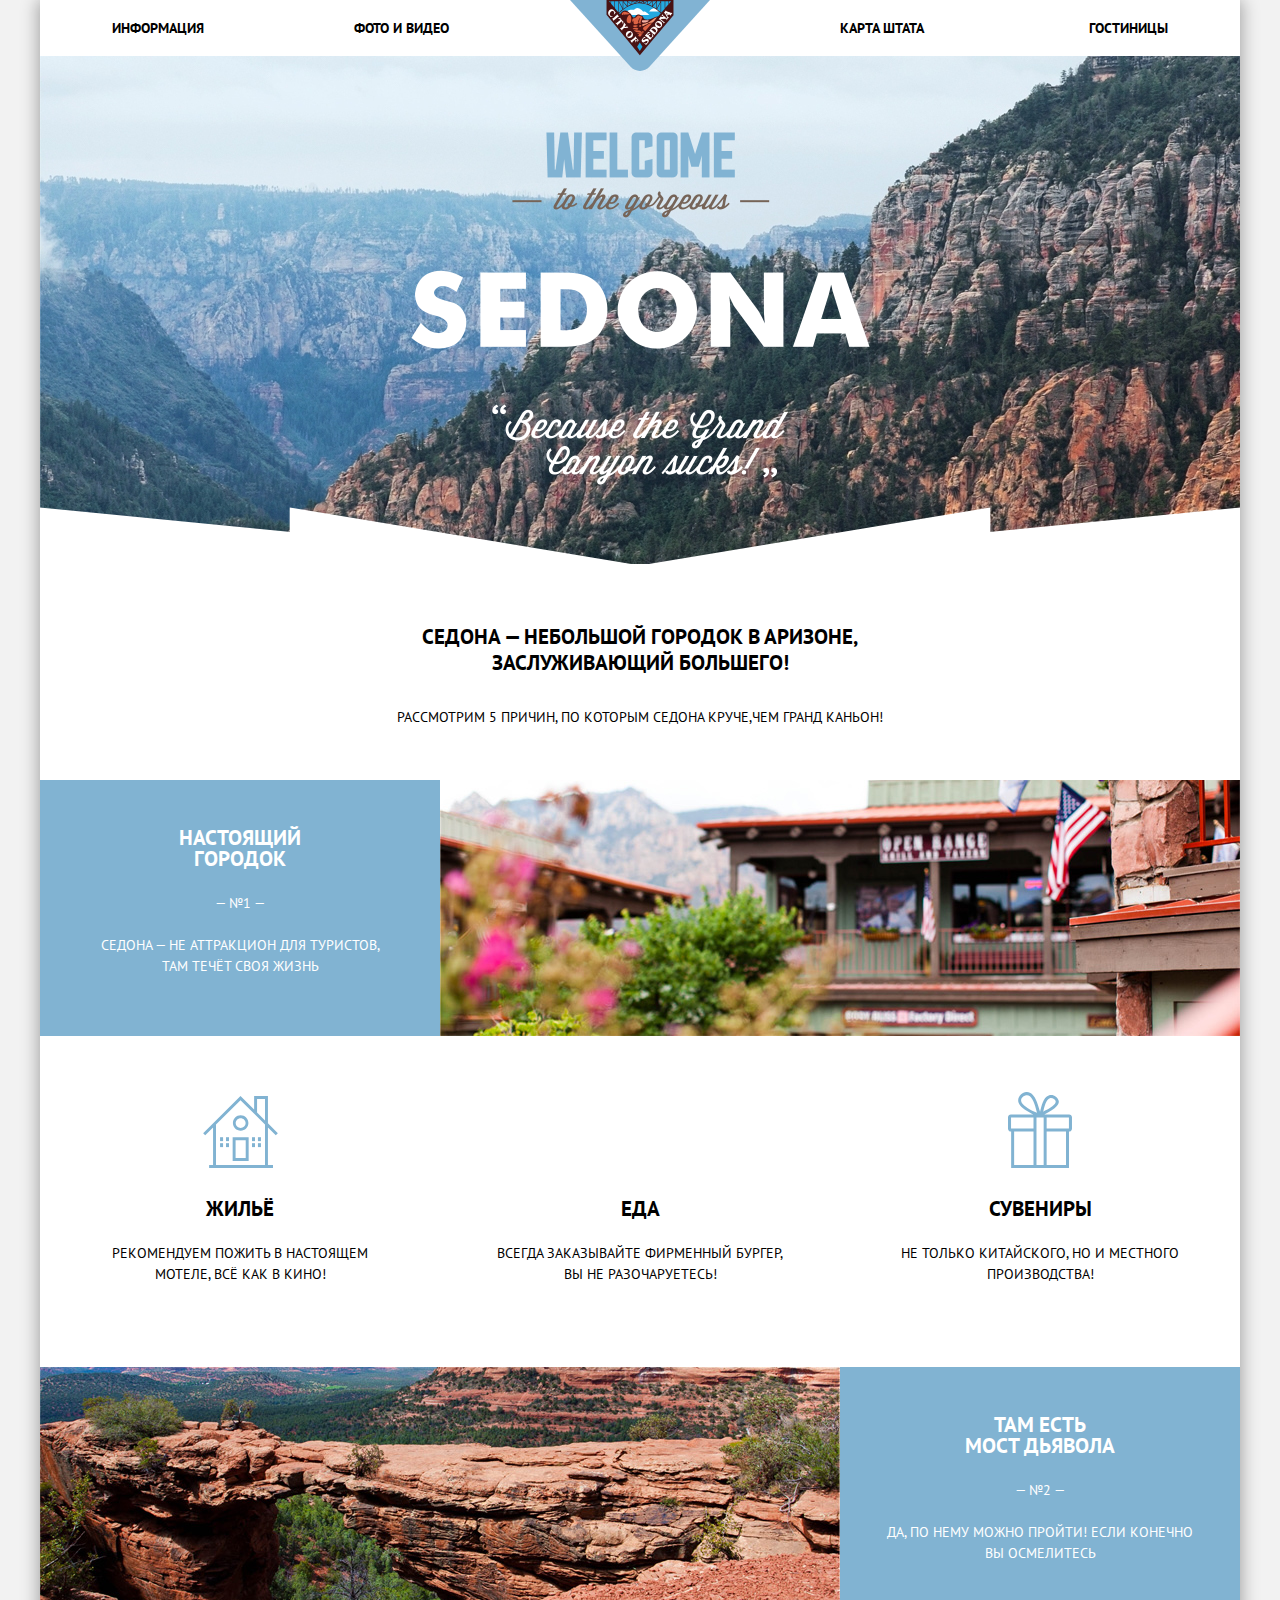
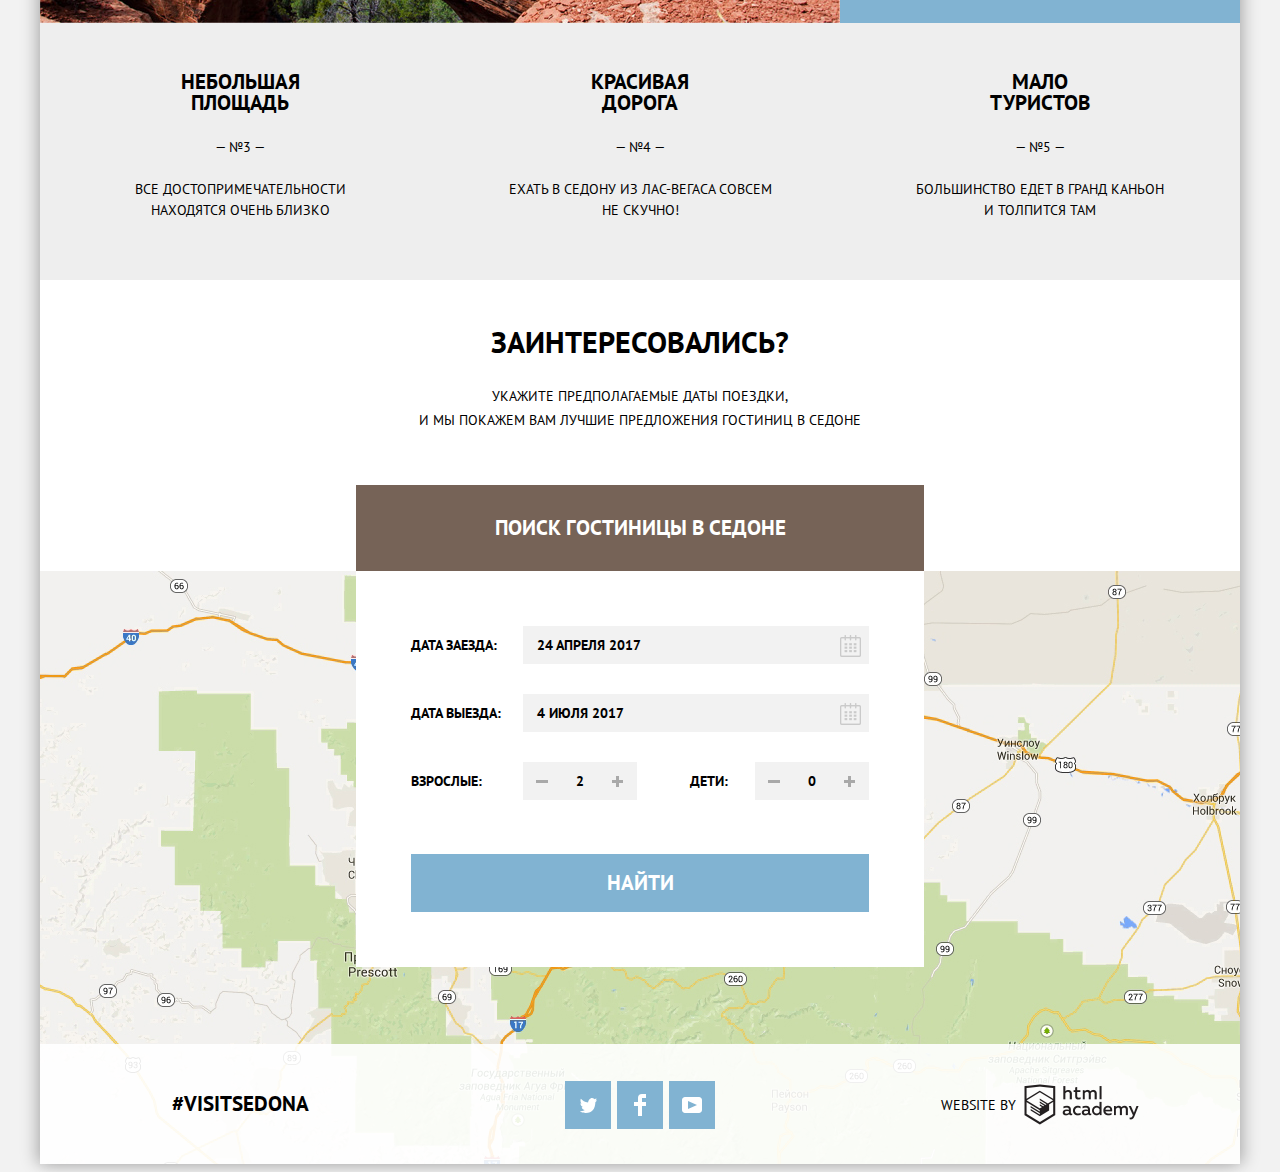
==== commit 0aecba46: "Минификация кода" ====
--- a/index.html
+++ b/index.html
@@ -5,7 +5,7 @@
     <title>HTML Academy: Седона</title>
     <link href="https://fonts.googleapis.com/css?family=PT+Sans:400,700&display=swap&subset=cyrillic" rel="stylesheet">
     <link href="css/normalize.css" rel="stylesheet">
-    <link href="css/style.css" rel="stylesheet">
+    <link href="css/style.min.css" rel="stylesheet">
   </head>
   <body>
     <div class="wrapper">
@@ -101,7 +101,7 @@
       	<h2>Заинтересовались?</h2>
       	<p>Укажите предполагаемые даты поездки,<br>
       	и мы покажем вам лучшие предложения гостиниц в седоне</p>
-        <a class="hotels-link" href="hotels.html">ПОИСК ГОСТИНИЦЫ В седоне</a>
+        <a class="hotels-link" href="hotels.html">Поиск гостиницы В седоне</a>
       	<form class="hotels-form" action="https://echo.htmlacademy.ru" method="post">
                 <p class="hotel-date">
                 	<label for="hotel-arrival-date">Дата заезда:</label>
@@ -169,43 +169,6 @@
     	</p>
     </footer>
   </div>
-  <script> 
-    var link = document.querySelector(".hotels-link");
-    var form = document.querySelector(".hotels-form");
-
-    var countA = 2;
-    var countC = 0;
-    var countAd = document.getElementById("guest-adults");
-    var countCh = document.getElementById("guest-children");
-  
-    link.addEventListener("click", function (evt) {
-          evt.preventDefault();
-          form.classList.toggle("hotels-form-close");
-    });
-
-    function plusAd(){
-        countA++;
-        countAd.value = countA;
-    };
-    
-    function minusAd(){
-      if (countA > 0) {
-        countA--;
-        countAd.value = countA;
-      }  
-    };
-
-    function plusCh(){
-        countC++;
-        countCh.value = countC;
-    };
-
-    function minusCh(){
-      if (countC > 0) {
-        countC--;
-        countCh.value = countC;
-      }  
-    };
-  </script>
+  <script src="js/script.min.js"></script>
   </body>
 </html>
--- a/css/style.min.css
+++ b/css/style.min.css
@@ -0,0 +1 @@
+body{margin:0;padding:0;font-family:"PT Sans",Arial,sans-serif;font-size:14px;line-height:26px;font-weight:700;color:#000;text-transform:uppercase;background-color:#f2f2f2}a{text-decoration:none}img{max-width:100%;height:auto}.visually-hidden:not(:focus):not(:active),input[type="checkbox"].visually-hidden{position:absolute;width:1px;height:1px;margin:-1px;border:0;padding:0;white-space:nowrap;clip-path:inset(100%);clip:rect(0 0 0 0);overflow:hidden}button{font:inherit;text-align:center;vertical-align:middle;text-transform:uppercase;border:none}:active,:hover,:focus{outline:0}.wrapper{position:relative;width:1200px;margin:0 auto;background-color:#fff;box-shadow:5px 0 15px rgba(0,0,0,0.2),-5px 0 15px rgba(0,0,0,0.2)}.site-navigation{list-style:none;display:flex;flex-wrap:wrap;margin:0;padding:0;color:#000;background-color:#fff}.main-header{position:relative}.main-header-logo{position:absolute;left:50%;margin-left:-70px;z-index:1}.site-navigation li{width:25%;text-align:center;padding-top:15px;padding-bottom:15px;margin:0;box-sizing:border-box}.site-navigation li:nth-child(1n){text-align:left;padding-left:72px}.site-navigation li:nth-child(2n){text-align:left;padding-left:14px}.site-navigation li:nth-child(3n){text-align:right;padding-right:16px}.site-navigation li:nth-child(4n){text-align:right;padding-right:72px}.site-navigation a{color:#000}.site-navigation a:hover{color:#81b3d2}.site-navigation a:focus{color:rgba(0,0,0,0.3)}.site-navigation a:active{color:#766357}.site-navigation .active{color:#766357}.welcome{min-height:508px;background-color:#e4f1f9;background-image:url("../img/polygon.png"),url("../img/background-photo.jpg");background-position:-1px 451px,center top;background-repeat:no-repeat,no-repeat}.welcome img{display:block;margin:0 auto;padding-top:76px}.info{text-align:center;padding-top:60px;padding-bottom:50px}.info h2{font-size:21px;margin:0;margin-bottom:28px}.info p{font-weight:400;margin:0}.real-town h2,.advices h2,.reason-bridge h2,.features h2{font-size:21px;line-height:21px;text-align:center;padding:0;margin:0;margin-bottom:24px}.real-town p,.advices p,.reason-bridge p,.features p{line-height:21px;font-weight:400;text-align:center;padding:0;margin:0;margin-bottom:21px}.real-town{display:flex;background-color:#81b3d2}.town-life{width:400px;color:#fff;padding-top:47px;padding-bottom:38px}.image-town,.image-bridge{max-height:256px}.advices{display:flex}.advice-item{width:400px;padding-bottom:61px}.advice-item h2{position:relative;padding-top:162px}.advice-item h2::before{content:"";position:absolute;right:0;left:0;margin:auto}.advice-item:first-child h2::before{width:75px;height:72px;top:60px;background:url("../img/icon-1.svg")no-repeat 0 0}.advice-item:nth-child(2)h2::before{width:74px;height:70px;top:60px;background:url("../img/icon-2.svg")no-repeat 0 0}.advice-item:last-child h2::before{width:64px;height:76px;top:56px;background:url("../img/icon-3.svg")no-repeat 0 0}.reason-bridge{display:flex;background-color:#81b3d2}.bridge{width:400px;color:#fff;padding-top:47px;padding-bottom:38px}.features{display:flex;background-color:#eeeeee}.feature-item{width:400px;padding-top:48px;padding-bottom:38px}.hotels{position:relative;text-align:center;padding-top:44px}.hotels h2{font-size:30px;line-height:36px;padding:0;margin:0;margin-bottom:24px}.hotels p{line-height:24px;font-weight:400;margin-bottom:53px}.hotels .hotels-link{display:block;width:568px;text-align:center;font-size:21px;color:#fff;background-color:#766357;padding-top:30px;padding-bottom:30px;margin:0 auto;box-sizing:border-box}.hotels .hotels-link:hover{background-color:#604e43}.hotels .hotels-link:focus{color:rgba(255,255,255,0.3);background-color:#503e33}@keyframes slide{0%{opacity:0;transform-origin:center top;transform:scaleY(0)}0%{opacity:0.25;transform-origin:center top}50%{opacity:0.5;transform-origin:center top}0%{opacity:0.75;transform-origin:center top}100%{opacity:1;transform-origin:center top}}.hotels .hotels-form{display:flex;flex-wrap:wrap;position:absolute;width:568px;min-height:395px;right:0;left:0;margin:auto;background-color:#fff;padding:55px;box-sizing:border-box;z-index:3;animation:slide 1s}.hotels .hotels-form-close{display:none}.hotels-form label,.hotels-form input{font-family:"PT Sans",Arial,sans-serif;font-size:14px;line-height:26px;font-weight:700}input[type="text"]::-webkit-input-placeholder{color:#000}input[type="text"]::-ms-input-placeholder{color:#000}input[type="text"]:-ms-input-placeholder{color:#000}input[type="text"]::-moz-placeholder{color:#000;opacity:1}input[type="text"]:-moz-placeholder{color:#000;opacity:1}input[type="text"]::placeholder{color:#000}.hotels-form .hotel-date{position:relative;display:flex;align-items:center;justify-content:space-between;width:458px;padding:0;margin:0;margin-bottom:30px}.hotel-date label{align-self:center;display:block;margin:0;padding:0}.hotel-date input{width:346px;height:38px;padding:6px 37px 6px 10px;margin:0;margin-left:auto;box-sizing:border-box;color:#000;text-transform:uppercase;background-color:#f2f2f2;border:none}.hotel-date input:hover{background-color:#ebebeb}.hotel-date input:focus{background-color:#fff;outline:2px solid #e5e5e5}.hotel-date .calendar{display:block;position:absolute;top:9px;right:8px;bottom:8px;width:21px;height:22px;background-image:url("../img/calendar.png")}.hotel-date .calendar:hover{background-image:url("../img/calendar-2.png")}.hotel-date .calendar:focus{background-image:url("../img/calendar-3.png")}.hotels-form .guest{display:flex;width:100%;margin:0;padding:0;align-items:center}.guest label{display:block;margin:0;padding:0}.guest .adults{margin-right:41px}.guest .children{margin-left:auto;margin-right:27px}.guest span{position:relative;display:block;width:38px;height:38px;background-color:#f2f2f2;padding:0;margin:0}.guest .minus::before{content:"";position:absolute;top:18px;left:13px;width:12px;height:3px;background-color:#a9a9a9}.guest .plus::before,.guest .plus::after{content:"";position:absolute;top:18px;left:13px;width:11px;height:3px;background-color:#a9a9a9}.guest .plus::after{transform:rotate(90deg)}.guest .minus:hover::before,.guest .plus:hover::before,.guest .plus:hover::after{background-color:#000}.guest .minus:active::before,.guest .plus:active::before,.guest .plus:active::after{background-color:#81b3d2}.guest input{background-color:#f2f2f2;border:none;width:38px;height:38px;padding:0;margin:0;text-align:center}.hotels-form .button-search{display:block;width:100%;text-align:center;font-size:21px;color:#fff;background-color:#81b3d2;padding-top:16px;padding-bottom:16px;margin:0;margin-top:54px;box-sizing:border-box}.hotels-form .button-search:hover{background-color:#669ec0}.hotels-form .button-search:focus{color:rgba(255,255,255,0.3);background-color:#5496bd}.map{max-height:593px;position:relative}.map iframe{position:absolute;z-index:1;top:0;left:0;border:none}.main-footer{position:absolute;display:flex;background-color:rgba(255,255,255,0.9);left:0;right:0;bottom:0;z-index:2}.visit{width:400px;padding:0;padding-top:47px;padding-bottom:44px;margin:0;text-align:center}.visit a{font-size:21px;color:#000}.footer-social{width:400px;padding-top:34px;padding-bottom:32px}.footer-social ul{display:flex;flex-wrap:wrap;justify-content:center;width:400px;padding:0;margin:0;list-style:none}.social-button{display:flex;align-items:center;justify-content:center;width:46px;height:48px;color:#fff;background-color:#81b3d2;margin:3px}.social-button:hover{background-color:#669ec0}.social-button:focus{color:rgba(255,255,255,0.3);background-color:#5496bd}.footer-copyright{display:flex;justify-content:center;width:400px;padding:0;padding-top:40px;padding-bottom:39px;margin:0}.footer-copyright b{display:block;font-weight:400;padding:0;margin:8px 8px 7px 0}.footer-copyright .button{width:115px;max-height:41px;display:block;padding:0;margin:0}.footer-copyright .button:hover{background:url("../img/logo-htmla-2.png")no-repeat 100% 0}.button:hover .logo-htmla{background:transparent;visibility:hidden}.footer-copyright .button:focus{background:url("../img/logo-htmla-3.png")no-repeat 100% 0}.button:focus .logo-htmla{background:transparent;visibility:hidden}.filter{min-height:217px;display:flex;line-height:21px;color:#fff;background-color:#3b5667;background-image:url("../img/filter-background.jpg");background-position:0 0;background-repeat:no-repeat;padding:26px 72px 32px;box-sizing:border-box}.filter fieldset{width:256px;padding:0;margin:0;border:none}.filter legend{font-size:16px;padding:0;margin:0}.filter ul{list-style:none;padding:0;margin:0}.filter-option{font-weight:400;padding-left:40px;margin-top:25px}.filter-option label{position:relative;display:block;cursor:pointer;user-select:none}.filter-input-checkbox + label::before{content:"";position:absolute;width:23px;height:23px;left:-40px;background:url("../img/checkbox-off.png")no-repeat 0 0}.filter-input-checkbox:checked + label::before{background:url("../img/checkbox-on.png")no-repeat 0 0;width:27px}.filter-input-checkbox:disabled + label::before{content:"";position:absolute;width:23px;height:23px;left:-40px;background:url("../img/checkbox-off-2.png")no-repeat 0 0}.filter-input-checkbox:checked:disabled + label::before{background:url("../img/checkbox-on-2.png")no-repeat 0 0;width:27px}.filter .filter-range{width:318px;margin-left:auto}.price-controls{position:relative;height:32px;margin-top:9px;margin-bottom:20px;font-size:0;border:2px solid #fff;border-radius:2px}.price-controls label{display:inline-block;font-size:14px;line-height:32px;vertical-align:top;cursor:pointer}.price-controls .min-price,.price-controls .max-price{width:90px;padding-left:65px}.price-controls input{width:50px;margin:0;color:inherit;font:inherit;background:none;border:none}.price-controls::after{content:"";position:absolute;top:50%;left:50%;width:2px;height:22px;background:#fff;transform:translate(-50%,-50%);margin-left:2px}.range-controls{position:relative;margin-bottom:32px}.range-controls .scale{height:2px;background:rgba(255,255,255,0.3)}.range-controls .bar{width:80%;height:2px;background:#fff}.range-toggle{position:absolute;top:-9px;width:4px;height:4px;background:#ababab;border:8px solid #fff;border-radius:50%;box-shadow:0 2px 1px 0 rgba(0,1,1,0.2);cursor:pointer}.range-toggle:hover{border:9px solid #fff}.range-toggle-min{left:0}.range-toggle-max{left:80%}.button-transparent{display:block;margin:0;margin-left:85px;margin-right:96px;padding:6px 32px 6px 35px;font-size:14px;line-height:20px;color:#fff;text-transform:uppercase;background:transparent;border:2px solid #fff;border-radius:2px;cursor:pointer}.button-transparent:hover{color:#000;background:#fff}.sorting{display:flex;align-items:baseline;padding:30px 72px;background-color:#fff;border-bottom:1px solid #cacaca;box-sizing:border-box}.sorting h2{font-size:21px;padding:0;margin:0;margin-right:49px}.sorting h3{font-size:12px;line-height:18px;font-weight:400;padding-top:0;margin:0;margin-right:7px}.sorting ul{display:flex;align-items:baseline;list-style:none;font-size:12px;line-height:18px;font-weight:400;padding:0;margin:0}.sorting li{margin-left:33px}.sorting a{color:rgba(0,0,0,0.3);border-bottom:1px dotted #81b3d2}.sorting .active{color:#81b3d2;border:none}.sorting a:hover{color:#81b3d2;border-bottom:1px dotted #81b3d2}.sorting a:focus{color:rgba(0,0,0,1);border:none}.sorting a:active{color:#81b3d2;border:none}.sorting span{display:block;align-self:center;width:0;height:0;border-left:5.5px solid transparent;border-right:5.5px solid transparent;padding:0;margin:0}.sorting .up{border-bottom:10px solid #cacaca;margin-left:auto;margin-right:12px}.sorting .down{border-top:10px solid #81b3d2}.sorting .up:hover{border-bottom:10px solid #000000}.sorting .down:hover{border-top:10px solid #000}.sorting .up:focus{border-bottom:10px solid #81b3d2}.sorting .up:active{border-bottom:10px solid #81b3d2}.sorting .down:focus{border-top:10px solid #81b3d2}.sorting .down:active{border-top:10px solid #81b3d2}.variants{background-color:#fff}.variants-hotels{width:1200px;list-style:none;margin:0;padding:0}.variants .variant-hotel{display:flex;line-height:21px;padding:30px 72px;margin:0;border-bottom:1px solid #cacaca}.variant-hotel img{max-height:90px;margin-right:30px}.variant-hotel span{display:block;font-weight:400;width:110px;padding:0;margin:0}.variant-hotel .description{display:flex;flex-wrap:wrap;width:358px}.description h2{width:352px;font-size:21px;text-align:left;padding:0;margin:0;margin-top:-3px;margin-bottom:10px;margin-right:6px}.description .name{color:#000}.description .name:hover{color:#81b3d2}.description .name:focus{color:rgba(0,0,0,0.3)}.description span{text-align:left;color:#333;margin-right:6px}.description .price{flex-grow:1;margin-right:100px}.button-detail{display:block;width:110px;text-align:center;color:#fff;background-color:#81b3d2;padding:0;margin:0;padding-top:3px;padding-bottom:3px;margin-top:14px;margin-right:6px}.button-detail:hover{background-color:#669ec0}.button-detail:focus{color:rgba(255,255,255,0.3);background-color:#5496bd}.button-booking{display:block;width:142px;text-align:center;color:#fff;background-color:#766357;padding:0;margin:0;padding-top:3px;padding-bottom:3px;margin-top:14px;margin-right:100px}.button-booking:hover{background-color:#604e43}.button-booking:focus{color:rgba(255,255,255,0.3);background-color:#503e33}.variant-hotel .rating{display:flex;flex-direction:column;justify-content:space-between;width:110px;margin-left:auto}.rating .stars{height:17px;background-color:#fff;background-image:url("../img/star.svg");background-size:18px;background-repeat:space;padding:0;margin:0}.rating .four-stars{width:89px;margin-left:auto}.rating .three-stars{width:65px;margin-left:auto}.rating .two-stars{width:41px;margin-left:auto}.rating .rating-number{padding:3px 0;background-color:#f2f2f2;box-sizing:border-box;color:#666;text-align:center}.main-footer-inner{display:flex}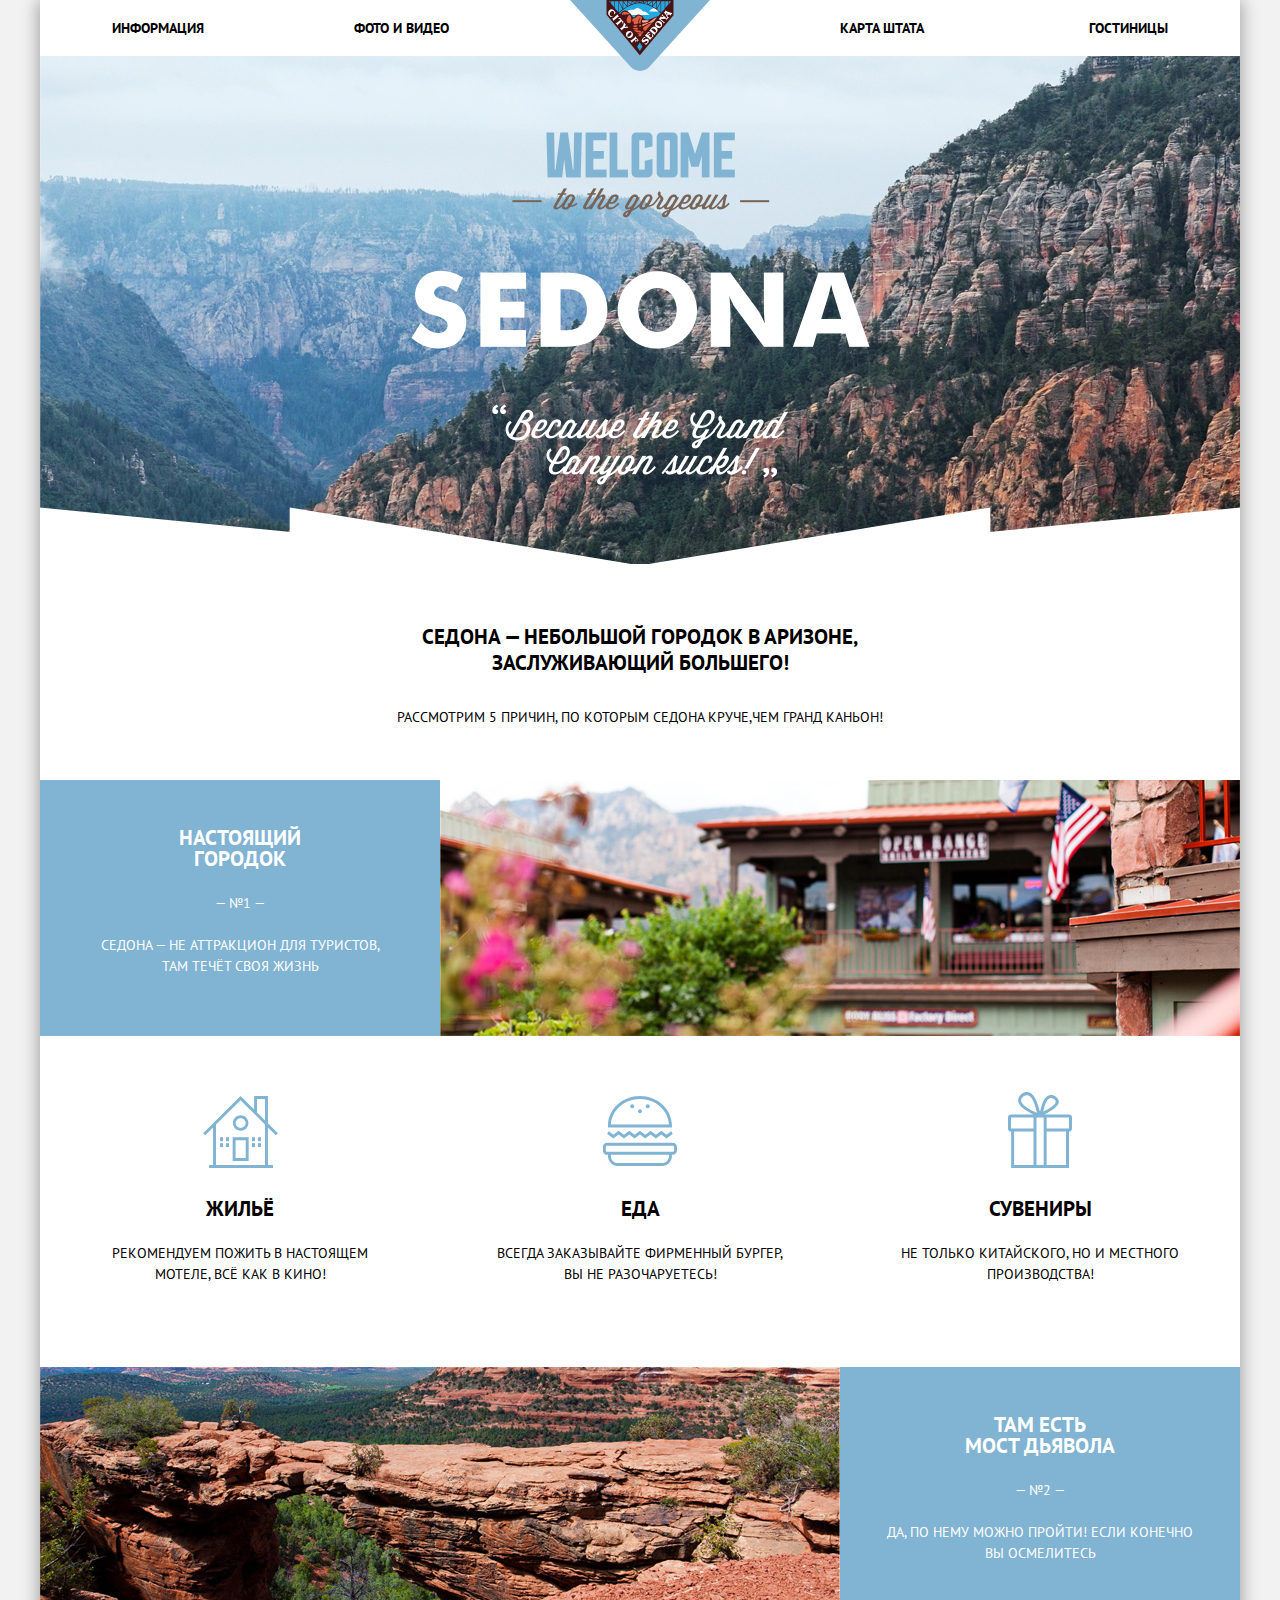
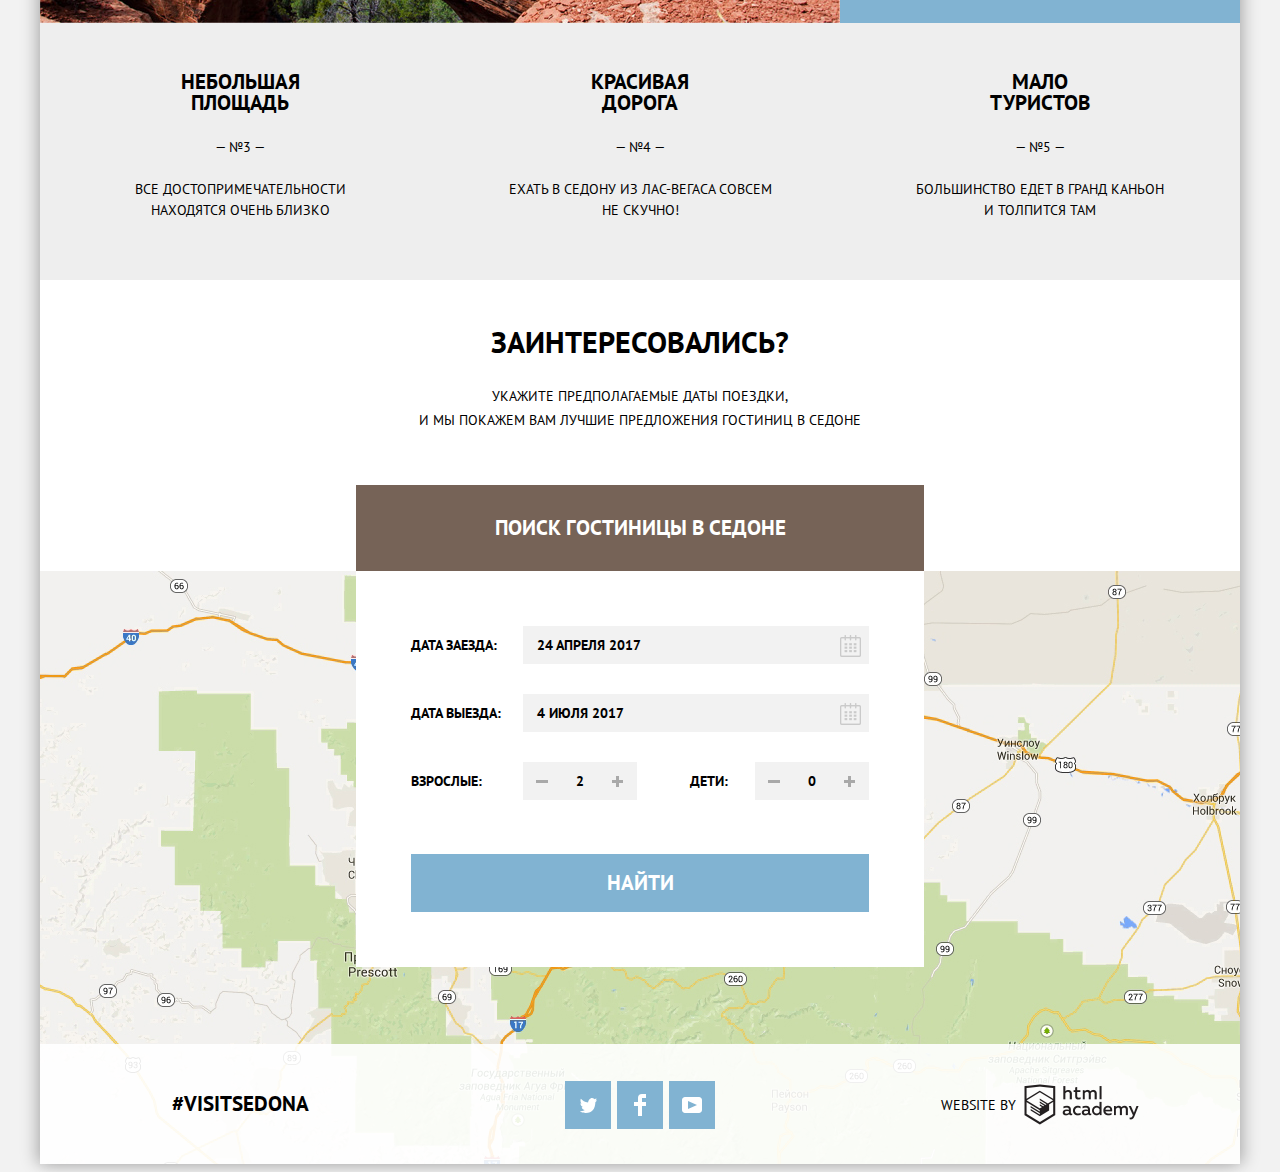
==== commit c6c247ba: "Префикация и минификация" ====
--- a/index.html
+++ b/index.html
@@ -11,7 +11,7 @@
     <div class="wrapper">
   	<header class="main-header">
       <nav class="main-navigation">
-      	<a class="main-header-logo" href="index.html">
+      	<a class="main-header-logo" href="#">
           <img src="img/logo.svg" width="140" height="72" alt="Логотип города Седона">
         </a>
         <ul class="site-navigation">
@@ -130,7 +130,6 @@
         <h2 class="visually-hidden">Карта</h2>
         <img src="img/map.jpg" width="1200" height="593" alt="Карта">
         <iframe src="https://www.google.com/maps/embed?pb=!1m18!1m12!1m3!1d419081.0413369726!2d-112.0753039864071!3d34.85445243830679!2m3!1f0!2f0!3f0!3m2!1i1024!2i768!4f13.1!3m3!1m2!1s0x872da132f942b00d%3A0x5548c523fa6c8efd!2z0KHQtdC00L7QvdCwLCDQkNGA0LjQt9C-0L3QsCA4NjMzNiwg0KHQqNCQ!5e0!3m2!1sru!2sru!4v1560435378930!5m2!1sru!2sru" width="1200" height="473" style="border:0" allowfullscreen></iframe>
-        <!--<iframe src="https://yandex.ru/map-widget/v1/-/CCSBj2io" width="1200" height="593" frameborder="1" allowfullscreen="true"></iframe>-->
       </section>
     </main>
     <footer class="main-footer">
--- a/css/style.min.css
+++ b/css/style.min.css
@@ -1 +1 @@
-body{margin:0;padding:0;font-family:"PT Sans",Arial,sans-serif;font-size:14px;line-height:26px;font-weight:700;color:#000;text-transform:uppercase;background-color:#f2f2f2}a{text-decoration:none}img{max-width:100%;height:auto}.visually-hidden:not(:focus):not(:active),input[type="checkbox"].visually-hidden{position:absolute;width:1px;height:1px;margin:-1px;border:0;padding:0;white-space:nowrap;clip-path:inset(100%);clip:rect(0 0 0 0);overflow:hidden}button{font:inherit;text-align:center;vertical-align:middle;text-transform:uppercase;border:none}:active,:hover,:focus{outline:0}.wrapper{position:relative;width:1200px;margin:0 auto;background-color:#fff;box-shadow:5px 0 15px rgba(0,0,0,0.2),-5px 0 15px rgba(0,0,0,0.2)}.site-navigation{list-style:none;display:flex;flex-wrap:wrap;margin:0;padding:0;color:#000;background-color:#fff}.main-header{position:relative}.main-header-logo{position:absolute;left:50%;margin-left:-70px;z-index:1}.site-navigation li{width:25%;text-align:center;padding-top:15px;padding-bottom:15px;margin:0;box-sizing:border-box}.site-navigation li:nth-child(1n){text-align:left;padding-left:72px}.site-navigation li:nth-child(2n){text-align:left;padding-left:14px}.site-navigation li:nth-child(3n){text-align:right;padding-right:16px}.site-navigation li:nth-child(4n){text-align:right;padding-right:72px}.site-navigation a{color:#000}.site-navigation a:hover{color:#81b3d2}.site-navigation a:focus{color:rgba(0,0,0,0.3)}.site-navigation a:active{color:#766357}.site-navigation .active{color:#766357}.welcome{min-height:508px;background-color:#e4f1f9;background-image:url("../img/polygon.png"),url("../img/background-photo.jpg");background-position:-1px 451px,center top;background-repeat:no-repeat,no-repeat}.welcome img{display:block;margin:0 auto;padding-top:76px}.info{text-align:center;padding-top:60px;padding-bottom:50px}.info h2{font-size:21px;margin:0;margin-bottom:28px}.info p{font-weight:400;margin:0}.real-town h2,.advices h2,.reason-bridge h2,.features h2{font-size:21px;line-height:21px;text-align:center;padding:0;margin:0;margin-bottom:24px}.real-town p,.advices p,.reason-bridge p,.features p{line-height:21px;font-weight:400;text-align:center;padding:0;margin:0;margin-bottom:21px}.real-town{display:flex;background-color:#81b3d2}.town-life{width:400px;color:#fff;padding-top:47px;padding-bottom:38px}.image-town,.image-bridge{max-height:256px}.advices{display:flex}.advice-item{width:400px;padding-bottom:61px}.advice-item h2{position:relative;padding-top:162px}.advice-item h2::before{content:"";position:absolute;right:0;left:0;margin:auto}.advice-item:first-child h2::before{width:75px;height:72px;top:60px;background:url("../img/icon-1.svg")no-repeat 0 0}.advice-item:nth-child(2)h2::before{width:74px;height:70px;top:60px;background:url("../img/icon-2.svg")no-repeat 0 0}.advice-item:last-child h2::before{width:64px;height:76px;top:56px;background:url("../img/icon-3.svg")no-repeat 0 0}.reason-bridge{display:flex;background-color:#81b3d2}.bridge{width:400px;color:#fff;padding-top:47px;padding-bottom:38px}.features{display:flex;background-color:#eeeeee}.feature-item{width:400px;padding-top:48px;padding-bottom:38px}.hotels{position:relative;text-align:center;padding-top:44px}.hotels h2{font-size:30px;line-height:36px;padding:0;margin:0;margin-bottom:24px}.hotels p{line-height:24px;font-weight:400;margin-bottom:53px}.hotels .hotels-link{display:block;width:568px;text-align:center;font-size:21px;color:#fff;background-color:#766357;padding-top:30px;padding-bottom:30px;margin:0 auto;box-sizing:border-box}.hotels .hotels-link:hover{background-color:#604e43}.hotels .hotels-link:focus{color:rgba(255,255,255,0.3);background-color:#503e33}@keyframes slide{0%{opacity:0;transform-origin:center top;transform:scaleY(0)}0%{opacity:0.25;transform-origin:center top}50%{opacity:0.5;transform-origin:center top}0%{opacity:0.75;transform-origin:center top}100%{opacity:1;transform-origin:center top}}.hotels .hotels-form{display:flex;flex-wrap:wrap;position:absolute;width:568px;min-height:395px;right:0;left:0;margin:auto;background-color:#fff;padding:55px;box-sizing:border-box;z-index:3;animation:slide 1s}.hotels .hotels-form-close{display:none}.hotels-form label,.hotels-form input{font-family:"PT Sans",Arial,sans-serif;font-size:14px;line-height:26px;font-weight:700}input[type="text"]::-webkit-input-placeholder{color:#000}input[type="text"]::-ms-input-placeholder{color:#000}input[type="text"]:-ms-input-placeholder{color:#000}input[type="text"]::-moz-placeholder{color:#000;opacity:1}input[type="text"]:-moz-placeholder{color:#000;opacity:1}input[type="text"]::placeholder{color:#000}.hotels-form .hotel-date{position:relative;display:flex;align-items:center;justify-content:space-between;width:458px;padding:0;margin:0;margin-bottom:30px}.hotel-date label{align-self:center;display:block;margin:0;padding:0}.hotel-date input{width:346px;height:38px;padding:6px 37px 6px 10px;margin:0;margin-left:auto;box-sizing:border-box;color:#000;text-transform:uppercase;background-color:#f2f2f2;border:none}.hotel-date input:hover{background-color:#ebebeb}.hotel-date input:focus{background-color:#fff;outline:2px solid #e5e5e5}.hotel-date .calendar{display:block;position:absolute;top:9px;right:8px;bottom:8px;width:21px;height:22px;background-image:url("../img/calendar.png")}.hotel-date .calendar:hover{background-image:url("../img/calendar-2.png")}.hotel-date .calendar:focus{background-image:url("../img/calendar-3.png")}.hotels-form .guest{display:flex;width:100%;margin:0;padding:0;align-items:center}.guest label{display:block;margin:0;padding:0}.guest .adults{margin-right:41px}.guest .children{margin-left:auto;margin-right:27px}.guest span{position:relative;display:block;width:38px;height:38px;background-color:#f2f2f2;padding:0;margin:0}.guest .minus::before{content:"";position:absolute;top:18px;left:13px;width:12px;height:3px;background-color:#a9a9a9}.guest .plus::before,.guest .plus::after{content:"";position:absolute;top:18px;left:13px;width:11px;height:3px;background-color:#a9a9a9}.guest .plus::after{transform:rotate(90deg)}.guest .minus:hover::before,.guest .plus:hover::before,.guest .plus:hover::after{background-color:#000}.guest .minus:active::before,.guest .plus:active::before,.guest .plus:active::after{background-color:#81b3d2}.guest input{background-color:#f2f2f2;border:none;width:38px;height:38px;padding:0;margin:0;text-align:center}.hotels-form .button-search{display:block;width:100%;text-align:center;font-size:21px;color:#fff;background-color:#81b3d2;padding-top:16px;padding-bottom:16px;margin:0;margin-top:54px;box-sizing:border-box}.hotels-form .button-search:hover{background-color:#669ec0}.hotels-form .button-search:focus{color:rgba(255,255,255,0.3);background-color:#5496bd}.map{max-height:593px;position:relative}.map iframe{position:absolute;z-index:1;top:0;left:0;border:none}.main-footer{position:absolute;display:flex;background-color:rgba(255,255,255,0.9);left:0;right:0;bottom:0;z-index:2}.visit{width:400px;padding:0;padding-top:47px;padding-bottom:44px;margin:0;text-align:center}.visit a{font-size:21px;color:#000}.footer-social{width:400px;padding-top:34px;padding-bottom:32px}.footer-social ul{display:flex;flex-wrap:wrap;justify-content:center;width:400px;padding:0;margin:0;list-style:none}.social-button{display:flex;align-items:center;justify-content:center;width:46px;height:48px;color:#fff;background-color:#81b3d2;margin:3px}.social-button:hover{background-color:#669ec0}.social-button:focus{color:rgba(255,255,255,0.3);background-color:#5496bd}.footer-copyright{display:flex;justify-content:center;width:400px;padding:0;padding-top:40px;padding-bottom:39px;margin:0}.footer-copyright b{display:block;font-weight:400;padding:0;margin:8px 8px 7px 0}.footer-copyright .button{width:115px;max-height:41px;display:block;padding:0;margin:0}.footer-copyright .button:hover{background:url("../img/logo-htmla-2.png")no-repeat 100% 0}.button:hover .logo-htmla{background:transparent;visibility:hidden}.footer-copyright .button:focus{background:url("../img/logo-htmla-3.png")no-repeat 100% 0}.button:focus .logo-htmla{background:transparent;visibility:hidden}.filter{min-height:217px;display:flex;line-height:21px;color:#fff;background-color:#3b5667;background-image:url("../img/filter-background.jpg");background-position:0 0;background-repeat:no-repeat;padding:26px 72px 32px;box-sizing:border-box}.filter fieldset{width:256px;padding:0;margin:0;border:none}.filter legend{font-size:16px;padding:0;margin:0}.filter ul{list-style:none;padding:0;margin:0}.filter-option{font-weight:400;padding-left:40px;margin-top:25px}.filter-option label{position:relative;display:block;cursor:pointer;user-select:none}.filter-input-checkbox + label::before{content:"";position:absolute;width:23px;height:23px;left:-40px;background:url("../img/checkbox-off.png")no-repeat 0 0}.filter-input-checkbox:checked + label::before{background:url("../img/checkbox-on.png")no-repeat 0 0;width:27px}.filter-input-checkbox:disabled + label::before{content:"";position:absolute;width:23px;height:23px;left:-40px;background:url("../img/checkbox-off-2.png")no-repeat 0 0}.filter-input-checkbox:checked:disabled + label::before{background:url("../img/checkbox-on-2.png")no-repeat 0 0;width:27px}.filter .filter-range{width:318px;margin-left:auto}.price-controls{position:relative;height:32px;margin-top:9px;margin-bottom:20px;font-size:0;border:2px solid #fff;border-radius:2px}.price-controls label{display:inline-block;font-size:14px;line-height:32px;vertical-align:top;cursor:pointer}.price-controls .min-price,.price-controls .max-price{width:90px;padding-left:65px}.price-controls input{width:50px;margin:0;color:inherit;font:inherit;background:none;border:none}.price-controls::after{content:"";position:absolute;top:50%;left:50%;width:2px;height:22px;background:#fff;transform:translate(-50%,-50%);margin-left:2px}.range-controls{position:relative;margin-bottom:32px}.range-controls .scale{height:2px;background:rgba(255,255,255,0.3)}.range-controls .bar{width:80%;height:2px;background:#fff}.range-toggle{position:absolute;top:-9px;width:4px;height:4px;background:#ababab;border:8px solid #fff;border-radius:50%;box-shadow:0 2px 1px 0 rgba(0,1,1,0.2);cursor:pointer}.range-toggle:hover{border:9px solid #fff}.range-toggle-min{left:0}.range-toggle-max{left:80%}.button-transparent{display:block;margin:0;margin-left:85px;margin-right:96px;padding:6px 32px 6px 35px;font-size:14px;line-height:20px;color:#fff;text-transform:uppercase;background:transparent;border:2px solid #fff;border-radius:2px;cursor:pointer}.button-transparent:hover{color:#000;background:#fff}.sorting{display:flex;align-items:baseline;padding:30px 72px;background-color:#fff;border-bottom:1px solid #cacaca;box-sizing:border-box}.sorting h2{font-size:21px;padding:0;margin:0;margin-right:49px}.sorting h3{font-size:12px;line-height:18px;font-weight:400;padding-top:0;margin:0;margin-right:7px}.sorting ul{display:flex;align-items:baseline;list-style:none;font-size:12px;line-height:18px;font-weight:400;padding:0;margin:0}.sorting li{margin-left:33px}.sorting a{color:rgba(0,0,0,0.3);border-bottom:1px dotted #81b3d2}.sorting .active{color:#81b3d2;border:none}.sorting a:hover{color:#81b3d2;border-bottom:1px dotted #81b3d2}.sorting a:focus{color:rgba(0,0,0,1);border:none}.sorting a:active{color:#81b3d2;border:none}.sorting span{display:block;align-self:center;width:0;height:0;border-left:5.5px solid transparent;border-right:5.5px solid transparent;padding:0;margin:0}.sorting .up{border-bottom:10px solid #cacaca;margin-left:auto;margin-right:12px}.sorting .down{border-top:10px solid #81b3d2}.sorting .up:hover{border-bottom:10px solid #000000}.sorting .down:hover{border-top:10px solid #000}.sorting .up:focus{border-bottom:10px solid #81b3d2}.sorting .up:active{border-bottom:10px solid #81b3d2}.sorting .down:focus{border-top:10px solid #81b3d2}.sorting .down:active{border-top:10px solid #81b3d2}.variants{background-color:#fff}.variants-hotels{width:1200px;list-style:none;margin:0;padding:0}.variants .variant-hotel{display:flex;line-height:21px;padding:30px 72px;margin:0;border-bottom:1px solid #cacaca}.variant-hotel img{max-height:90px;margin-right:30px}.variant-hotel span{display:block;font-weight:400;width:110px;padding:0;margin:0}.variant-hotel .description{display:flex;flex-wrap:wrap;width:358px}.description h2{width:352px;font-size:21px;text-align:left;padding:0;margin:0;margin-top:-3px;margin-bottom:10px;margin-right:6px}.description .name{color:#000}.description .name:hover{color:#81b3d2}.description .name:focus{color:rgba(0,0,0,0.3)}.description span{text-align:left;color:#333;margin-right:6px}.description .price{flex-grow:1;margin-right:100px}.button-detail{display:block;width:110px;text-align:center;color:#fff;background-color:#81b3d2;padding:0;margin:0;padding-top:3px;padding-bottom:3px;margin-top:14px;margin-right:6px}.button-detail:hover{background-color:#669ec0}.button-detail:focus{color:rgba(255,255,255,0.3);background-color:#5496bd}.button-booking{display:block;width:142px;text-align:center;color:#fff;background-color:#766357;padding:0;margin:0;padding-top:3px;padding-bottom:3px;margin-top:14px;margin-right:100px}.button-booking:hover{background-color:#604e43}.button-booking:focus{color:rgba(255,255,255,0.3);background-color:#503e33}.variant-hotel .rating{display:flex;flex-direction:column;justify-content:space-between;width:110px;margin-left:auto}.rating .stars{height:17px;background-color:#fff;background-image:url("../img/star.svg");background-size:18px;background-repeat:space;padding:0;margin:0}.rating .four-stars{width:89px;margin-left:auto}.rating .three-stars{width:65px;margin-left:auto}.rating .two-stars{width:41px;margin-left:auto}.rating .rating-number{padding:3px 0;background-color:#f2f2f2;box-sizing:border-box;color:#666;text-align:center}.main-footer-inner{display:flex}+@-webkit-keyframes slide{0%{opacity:0;-webkit-transform-origin:center top;transform-origin:center top;-webkit-transform:scaleY(0);transform:scaleY(0)}25%{opacity:.25;-webkit-transform-origin:center top;transform-origin:center top}50%{opacity:.5;-webkit-transform-origin:center top;transform-origin:center top}75%{opacity:.75;-webkit-transform-origin:center top;transform-origin:center top}to{opacity:1;-webkit-transform-origin:center top;transform-origin:center top}}@keyframes slide{0%{opacity:0;-webkit-transform-origin:center top;transform-origin:center top;-webkit-transform:scaleY(0);transform:scaleY(0)}25%{opacity:.25;-webkit-transform-origin:center top;transform-origin:center top}50%{opacity:.5;-webkit-transform-origin:center top;transform-origin:center top}75%{opacity:.75;-webkit-transform-origin:center top;transform-origin:center top}to{opacity:1;-webkit-transform-origin:center top;transform-origin:center top}}body{margin:0;padding:0;font-family:"PT Sans",Arial,sans-serif;font-size:14px;line-height:26px;font-weight:700;color:#000;text-transform:uppercase;background-color:#f2f2f2}a{text-decoration:none}img{max-width:100%;height:auto}.visually-hidden:not(:focus):not(:active),input[type=checkbox].visually-hidden{position:absolute;width:1px;height:1px;margin:-1px;border:0;padding:0;white-space:nowrap;-webkit-clip-path:inset(100%);clip-path:inset(100%);clip:rect(0 0 0 0);overflow:hidden}button{font:inherit;text-align:center;vertical-align:middle;text-transform:uppercase;border:0}:active,:focus,:hover{outline:0}.wrapper{position:relative;width:1200px;margin:0 auto;background-color:#fff;-webkit-box-shadow:5px 0 15px rgba(0,0,0,.2),-5px 0 15px rgba(0,0,0,.2);box-shadow:5px 0 15px rgba(0,0,0,.2),-5px 0 15px rgba(0,0,0,.2)}.site-navigation{list-style:none;display:-webkit-box;display:-ms-flexbox;display:flex;-ms-flex-wrap:wrap;flex-wrap:wrap;margin:0;padding:0;color:#000;background-color:#fff}.main-header{position:relative}.main-header-logo{position:absolute;left:50%;margin-left:-70px;z-index:1}.site-navigation li{width:25%;text-align:center;padding-top:15px;padding-bottom:15px;margin:0;-webkit-box-sizing:border-box;box-sizing:border-box}.site-navigation li:nth-child(n){text-align:left;padding-left:72px}.site-navigation li:nth-child(2n){text-align:left;padding-left:14px}.site-navigation li:nth-child(3n){text-align:right;padding-right:16px}.site-navigation li:nth-child(4n){text-align:right;padding-right:72px}.site-navigation a{color:#000}.site-navigation a:hover{color:#81b3d2}.site-navigation a:focus{color:rgba(0,0,0,.3)}.site-navigation .active,.site-navigation a:active{color:#766357}.welcome{min-height:508px;background-color:#e4f1f9;background-image:url(../img/polygon.png),url(../img/background-photo.jpg);background-position:center 451px,center top;background-repeat:no-repeat,no-repeat}.welcome img{display:block;margin:0 auto;padding-top:76px}.info{text-align:center;padding-top:60px;padding-bottom:50px}.info h2{font-size:21px;margin:0 0 28px}.info p{font-weight:400;margin:0}.advices h2,.features h2,.real-town h2,.reason-bridge h2{font-size:21px;line-height:21px;text-align:center;padding:0;margin:0 0 24px}.advices p,.features p,.real-town p,.reason-bridge p{line-height:21px;font-weight:400;text-align:center;padding:0;margin:0 0 21px}.real-town{display:-webkit-box;display:-ms-flexbox;display:flex;background-color:#81b3d2}.town-life{width:400px;color:#fff;padding-top:47px;padding-bottom:38px}.image-bridge,.image-town{max-height:256px}.advices{display:-webkit-box;display:-ms-flexbox;display:flex}.advice-item{width:400px;padding-bottom:61px}.advice-item h2{position:relative;padding-top:162px}.advice-item h2::before{content:"";position:absolute;right:0;left:0;margin:auto}.advice-item:first-child h2::before{width:75px;height:72px;top:60px;background:url(../img/icon-1.svg) no-repeat 0 0}.advice-item:nth-child(2) h2::before{width:74px;height:70px;top:60px;background:url(../img/icon-2.svg) no-repeat 0 0}.advice-item:last-child h2::before{width:64px;height:76px;top:56px;background:url(../img/icon-3.svg) no-repeat 0 0}.reason-bridge{display:-webkit-box;display:-ms-flexbox;display:flex;background-color:#81b3d2}.bridge{width:400px;color:#fff;padding-top:47px;padding-bottom:38px}.features{display:-webkit-box;display:-ms-flexbox;display:flex;background-color:#eee}.feature-item{width:400px;padding-top:48px;padding-bottom:38px}.hotels{position:relative;text-align:center;padding-top:44px}.hotels h2{font-size:30px;line-height:36px;padding:0;margin:0 0 24px}.hotels p{line-height:24px;font-weight:400;margin-bottom:53px}.hotels .hotels-link{display:block;width:568px;text-align:center;font-size:21px;color:#fff;background-color:#766357;padding-top:30px;padding-bottom:30px;margin:0 auto;-webkit-box-sizing:border-box;box-sizing:border-box}.hotels .hotels-link:hover{background-color:#604e43}.hotels .hotels-link:focus{color:rgba(255,255,255,.3);background-color:#503e33}.hotels .hotels-form{display:-webkit-box;display:-ms-flexbox;display:flex;-ms-flex-wrap:wrap;flex-wrap:wrap;position:absolute;width:568px;min-height:395px;right:0;left:0;margin:auto;background-color:#fff;padding:55px;-webkit-box-sizing:border-box;box-sizing:border-box;z-index:3;-webkit-animation:slide 1s;animation:slide 1s}.hotels .hotels-form-close{display:none}.hotels-form input,.hotels-form label{font-family:"PT Sans",Arial,sans-serif;font-size:14px;line-height:26px;font-weight:700}input[type=text]::-webkit-input-placeholder{color:#000}input[type=text]:-ms-input-placeholder,input[type=text]::-ms-input-placeholder{color:#000}input[type=text]::placeholder{color:#000}.hotels-form .hotel-date{position:relative;display:-webkit-box;display:-ms-flexbox;display:flex;-webkit-box-align:center;-ms-flex-align:center;align-items:center;-webkit-box-pack:justify;-ms-flex-pack:justify;justify-content:space-between;width:458px;padding:0;margin:0 0 30px}.hotel-date label{-ms-flex-item-align:center;-ms-grid-row-align:center;align-self:center;display:block;margin:0;padding:0}.hotel-date input{width:346px;height:38px;padding:6px 37px 6px 10px;margin:0 0 0 auto;-webkit-box-sizing:border-box;box-sizing:border-box;color:#000;text-transform:uppercase;background-color:#f2f2f2;border:0}.hotel-date input:hover{background-color:#ebebeb}.hotel-date input:focus{background-color:#fff;outline:2px solid #e5e5e5}.hotel-date .calendar{display:block;position:absolute;top:9px;right:8px;bottom:8px;width:21px;height:22px;background-image:url(../img/calendar.png)}.hotel-date .calendar:hover{background-image:url(../img/calendar-2.png)}.hotel-date .calendar:focus{background-image:url(../img/calendar-3.png)}.hotels-form .guest{display:-webkit-box;display:-ms-flexbox;display:flex;width:100%;margin:0;padding:0;-webkit-box-align:center;-ms-flex-align:center;align-items:center}.guest label{display:block;margin:0;padding:0}.guest .adults{margin-right:41px}.guest .children{margin-left:auto;margin-right:27px}.guest input,.guest span{background-color:#f2f2f2;width:38px;height:38px;padding:0;margin:0}.guest span{position:relative;display:block}.guest .minus::before,.guest .plus::after,.guest .plus::before{content:"";position:absolute;top:18px;left:13px;width:12px;height:3px;background-color:#a9a9a9}.guest .plus::after,.guest .plus::before{width:11px}.guest .plus::after{-webkit-transform:rotate(90deg);-ms-transform:rotate(90deg);transform:rotate(90deg)}.guest .minus:hover::before,.guest .plus:hover::after,.guest .plus:hover::before{background-color:#000}.guest .minus:active::before,.guest .plus:active::after,.guest .plus:active::before{background-color:#81b3d2}.guest input{border:0;text-align:center}.hotels-form .button-search{display:block;width:100%;text-align:center;font-size:21px;color:#fff;background-color:#81b3d2;padding-top:16px;padding-bottom:16px;margin:54px 0 0;-webkit-box-sizing:border-box;box-sizing:border-box}.hotels-form .button-search:hover,.social-button:hover{background-color:#669ec0}.hotels-form .button-search:focus,.social-button:focus{color:rgba(255,255,255,.3);background-color:#5496bd}.map{max-height:593px;position:relative}.map iframe{position:absolute;z-index:1;top:0;left:0;border:0}.main-footer{position:absolute;display:-webkit-box;display:-ms-flexbox;display:flex;background-color:rgba(255,255,255,.9);left:0;right:0;bottom:0;z-index:2}.visit{width:400px;padding:47px 0 44px;margin:0;text-align:center}.visit a{font-size:21px;color:#000}.footer-social{width:400px;padding-top:34px;padding-bottom:32px}.footer-social ul{-ms-flex-wrap:wrap;flex-wrap:wrap;width:400px;padding:0;margin:0;list-style:none}.footer-copyright,.footer-social ul,.social-button{display:-webkit-box;display:-ms-flexbox;display:flex;-webkit-box-pack:center;-ms-flex-pack:center;justify-content:center}.social-button{-webkit-box-align:center;-ms-flex-align:center;align-items:center;height:48px;color:#fff;background-color:#81b3d2;width:46px;margin:3px}.footer-copyright{width:400px;padding:40px 0 39px;margin:0}.footer-copyright b{display:block;font-weight:400;padding:0;margin:8px 8px 7px 0}.footer-copyright .button{width:115px;max-height:41px;display:block;padding:0;margin:0}.footer-copyright .button:hover{background:url(../img/logo-htmla-2.png) no-repeat 100% 0}.button:hover .logo-htmla{background:0 0;visibility:hidden}.footer-copyright .button:focus{background:url(../img/logo-htmla-3.png) no-repeat 100% 0}.button:focus .logo-htmla{background:0 0;visibility:hidden}.filter{min-height:217px;display:-webkit-box;display:-ms-flexbox;display:flex;line-height:21px;color:#fff;background-color:#3b5667;background-image:url(../img/filter-background.jpg);background-position:0 0;background-repeat:no-repeat;padding:26px 72px 32px;-webkit-box-sizing:border-box;box-sizing:border-box}.filter fieldset{width:256px;padding:0;margin:0;border:0}.filter legend{font-size:16px;padding:0;margin:0}.filter ul{list-style:none;padding:0;margin:0}.filter-option{font-weight:400;padding-left:40px;margin-top:25px}.filter-option label{position:relative;display:block;cursor:pointer;-webkit-user-select:none;-moz-user-select:none;-ms-user-select:none;user-select:none}.filter-input-checkbox+label::before{content:"";position:absolute;width:23px;height:23px;left:-40px;background:url(../img/checkbox-off.png) no-repeat 0 0}.filter-input-checkbox:checked+label::before{background:url(../img/checkbox-on.png) no-repeat 0 0;width:27px}.filter-input-checkbox:disabled+label::before{content:"";position:absolute;width:23px;height:23px;left:-40px;background:url(../img/checkbox-off-2.png) no-repeat 0 0}.filter-input-checkbox:checked:disabled+label::before{background:url(../img/checkbox-on-2.png) no-repeat 0 0;width:27px}.filter .filter-range{width:318px;margin-left:auto}.price-controls{position:relative;height:32px;margin-top:9px;margin-bottom:20px;font-size:0;border:2px solid #fff;border-radius:2px}.price-controls label{display:inline-block;font-size:14px;line-height:32px;vertical-align:top;cursor:pointer}.price-controls .max-price,.price-controls .min-price{width:90px;padding-left:65px}.price-controls input{width:50px;margin:0;color:inherit;font:inherit;background:0 0;border:0}.price-controls::after{content:"";position:absolute;top:50%;left:50%;width:2px;height:22px;background:#fff;-webkit-transform:translate(-50%,-50%);-ms-transform:translate(-50%,-50%);transform:translate(-50%,-50%);margin-left:2px}.range-controls{position:relative;margin-bottom:32px}.range-controls .scale{height:2px;background:rgba(255,255,255,.3)}.range-controls .bar{width:80%;height:2px;background:#fff}.range-toggle{position:absolute;top:-9px;width:4px;height:4px;background:#ababab;border:8px solid #fff;border-radius:50%;-webkit-box-shadow:0 2px 1px 0 rgba(0,1,1,.2);box-shadow:0 2px 1px 0 rgba(0,1,1,.2);cursor:pointer}.range-toggle:hover{border:9px solid #fff}.range-toggle-min{left:0}.range-toggle-max{left:80%}.button-transparent{display:block;margin:0 96px 0 85px;padding:6px 32px 6px 35px;font-size:14px;line-height:20px;color:#fff;text-transform:uppercase;background:0 0;border:2px solid #fff;border-radius:2px;cursor:pointer}.button-transparent:hover{color:#000;background:#fff}.sorting{display:-webkit-box;display:-ms-flexbox;display:flex;-webkit-box-align:baseline;-ms-flex-align:baseline;align-items:baseline;padding:30px 72px;background-color:#fff;border-bottom:1px solid #cacaca;-webkit-box-sizing:border-box;box-sizing:border-box}.sorting h2{font-size:21px;padding:0;margin:0 49px 0 0}.sorting h3,.sorting ul{font-size:12px;line-height:18px;font-weight:400}.sorting h3{padding-top:0;margin:0 7px 0 0}.sorting ul{display:-webkit-box;display:-ms-flexbox;display:flex;-webkit-box-align:baseline;-ms-flex-align:baseline;align-items:baseline;list-style:none;padding:0;margin:0}.sorting li{margin-left:33px}.sorting a,.sorting a:hover{border-bottom:1px dotted #81b3d2}.sorting a{color:rgba(0,0,0,.3)}.sorting .active{color:#81b3d2;border:0}.sorting a:hover{color:#81b3d2}.sorting a:focus{color:#000;border:0}.sorting a:active{color:#81b3d2;border:0}.sorting span{display:block;-ms-flex-item-align:center;-ms-grid-row-align:center;align-self:center;width:0;height:0;border-left:5.5px solid transparent;border-right:5.5px solid transparent;padding:0;margin:0}.sorting .up{border-bottom:10px solid #cacaca;margin-left:auto;margin-right:12px}.sorting .down{border-top:10px solid #81b3d2}.sorting .up:hover{border-bottom:10px solid #000}.sorting .down:hover{border-top:10px solid #000}.sorting .up:focus{border-bottom:10px solid #81b3d2}.sorting .up:active{border-bottom:10px solid #81b3d2}.sorting .down:focus{border-top:10px solid #81b3d2}.sorting .down:active{border-top:10px solid #81b3d2}.variants{background-color:#fff}.variants-hotels{width:1200px;list-style:none;margin:0;padding:0}.variants .variant-hotel{display:-webkit-box;display:-ms-flexbox;display:flex;line-height:21px;padding:30px 72px;margin:0;border-bottom:1px solid #cacaca}.variant-hotel img{max-height:90px;margin-right:30px}.variant-hotel span{display:block;font-weight:400;width:110px;padding:0;margin:0}.variant-hotel .description{display:-webkit-box;display:-ms-flexbox;display:flex;-ms-flex-wrap:wrap;flex-wrap:wrap;width:358px}.description h2{width:352px;font-size:21px;text-align:left;padding:0;margin:-3px 6px 10px 0}.description .name{color:#000}.description .name:hover{color:#81b3d2}.description .name:focus{color:rgba(0,0,0,.3)}.description span{text-align:left;color:#333;margin-right:6px}.description .price{-webkit-box-flex:1;-ms-flex-positive:1;flex-grow:1;margin-right:100px}.button-detail{display:block;width:110px;text-align:center;color:#fff;background-color:#81b3d2;padding:3px 0;margin:14px 6px 0 0}.button-detail:hover{background-color:#669ec0}.button-detail:focus{color:rgba(255,255,255,.3);background-color:#5496bd}.button-booking{display:block;width:142px;text-align:center;color:#fff;background-color:#766357;padding:3px 0;margin:14px 100px 0 0}.button-booking:hover{background-color:#604e43}.button-booking:focus{color:rgba(255,255,255,.3);background-color:#503e33}.variant-hotel .rating{display:-webkit-box;display:-ms-flexbox;display:flex;-webkit-box-orient:vertical;-webkit-box-direction:normal;-ms-flex-direction:column;flex-direction:column;-webkit-box-pack:justify;-ms-flex-pack:justify;justify-content:space-between;width:110px;margin-left:auto}.rating .stars{height:17px;background-color:#fff;background-image:url(../img/star.svg);background-size:18px;background-repeat:space;padding:0;margin:0}.rating .four-stars{width:89px;margin-left:auto}.rating .three-stars{width:65px;margin-left:auto}.rating .two-stars{width:41px;margin-left:auto}.rating .rating-number{padding:3px 0;background-color:#f2f2f2;-webkit-box-sizing:border-box;box-sizing:border-box;color:#666;text-align:center}.main-footer-inner{display:-webkit-box;display:-ms-flexbox;display:flex}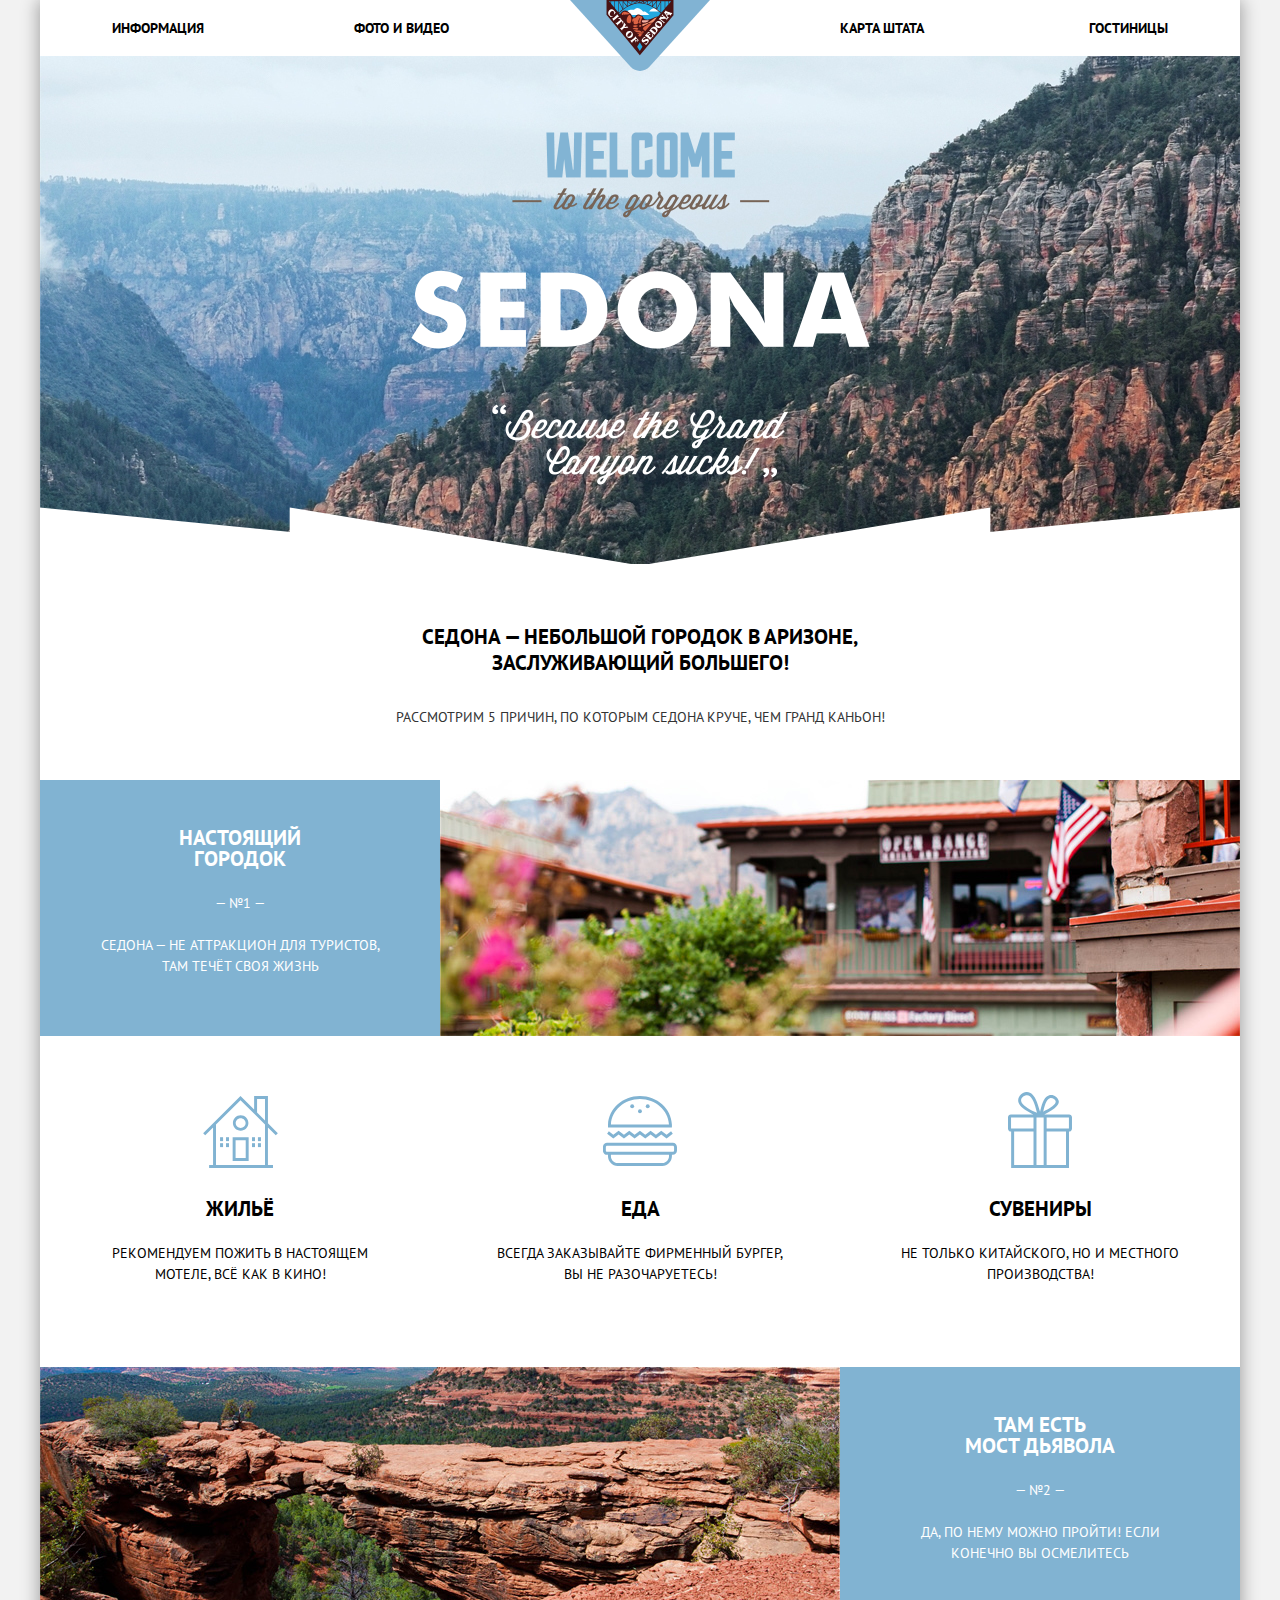
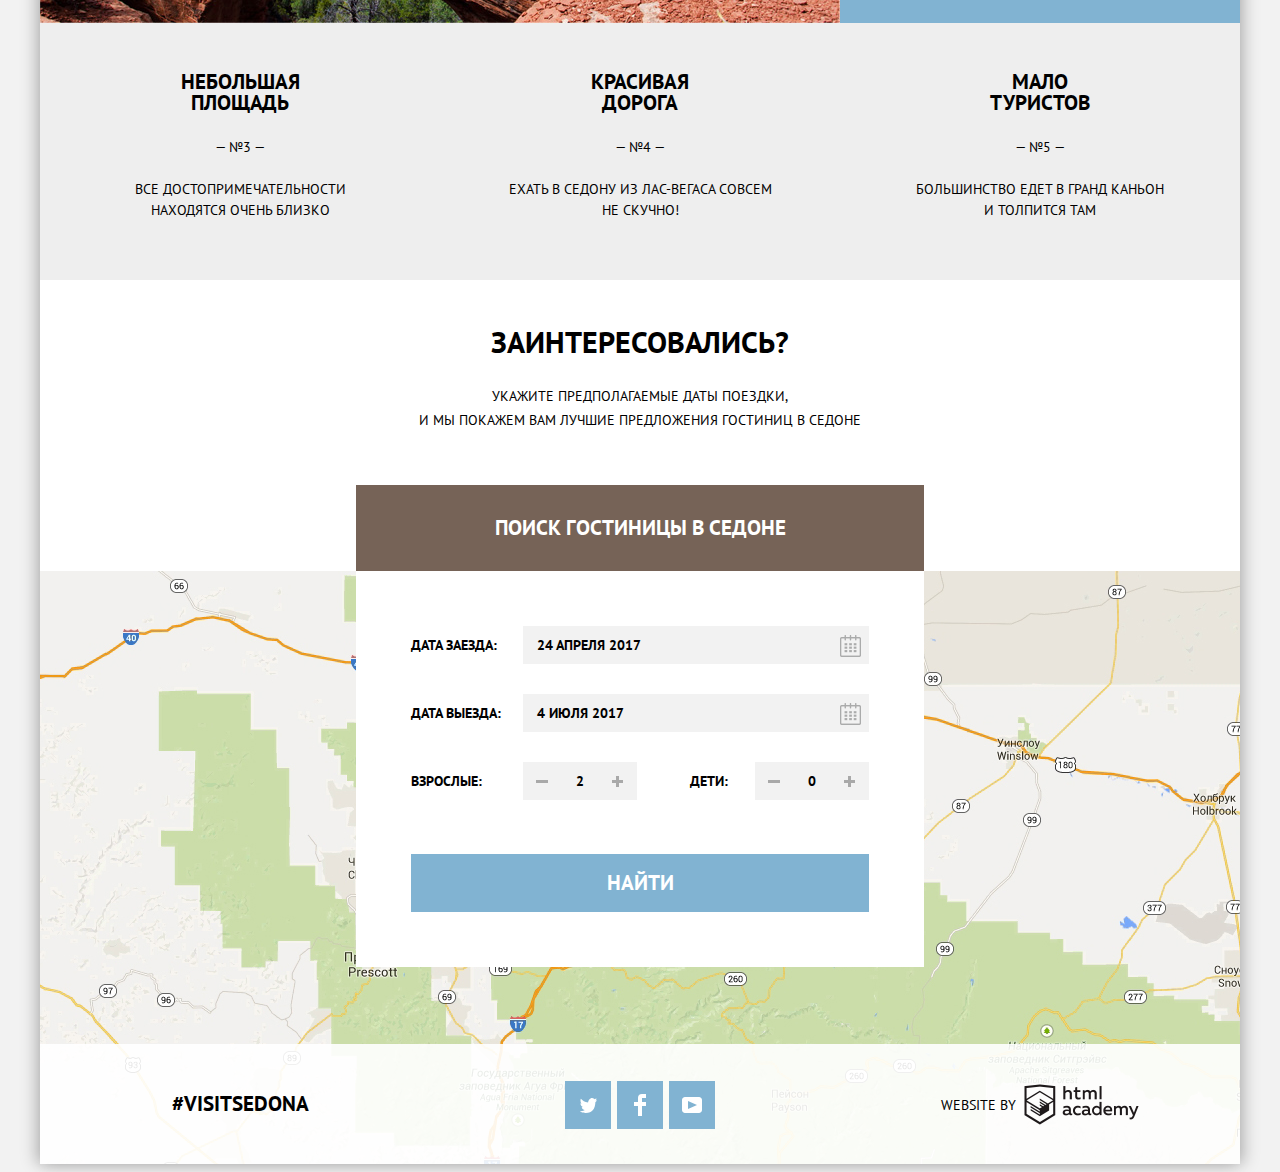
==== commit d3fa39f9: "Вторая попытка" ====
--- a/index.html
+++ b/index.html
@@ -9,165 +9,150 @@
   </head>
   <body>
     <div class="wrapper">
-  	<header class="main-header">
-      <nav class="main-navigation">
-      	<a class="main-header-logo" href="#">
-          <img src="img/logo.svg" width="140" height="72" alt="Логотип города Седона">
-        </a>
-        <ul class="site-navigation">
-          <li><a href="info.html">Информация</a></li>
-          <li><a href="photos.html">Фото и видео</a></li>
-          <li><a href="map.html">Карта штата</a></li>
-          <li><a href="inner.html">Гостиницы</a></li>
-        </ul>    
-      </nav>
-    </header>
-    <main class="container">
-      <section class="welcome">
-        <h2 class="visually-hidden">Приветствие</h2>
-      	<img src="img/welcome.png" width="459" height="353" alt="Welcome to Sedona">
-      </section>
-      <section class="info">
-      	<h1 class="visually-hidden">Sedona</h1>
-      	<h2>Седона — небольшой городок в Аризоне,<br>
-      	заслуживающий большего!</h2>
-      	<p>Рассмотрим 5 причин, по которым Седона круче,чем Гранд Каньон!</p>
-      </section>
-      <section class="real-town">
-      	<div class="town-life">
-      		<h2>Настоящий<br>
-      		городок</h2>
-          <p>— №1 —</p>
-          <p>Седона — не аттракцион для туристов,<br>
-            там течёт своя жизнь</p>
+      <header class="main-header">
+        <nav class="main-navigation">
+          <a class="main-header-logo">
+            <img src="img/logo.svg" width="140" height="72" alt="Логотип города Седона">
+          </a>
+          <ul class="site-navigation">
+            <li><a href="info.html">Информация</a></li>
+            <li><a href="photos.html">Фото и видео</a></li>
+            <li><a href="map.html">Карта штата</a></li>
+            <li><a href="inner.html">Гостиницы</a></li>
+          </ul>
+        </nav>
+      </header>
+      <main class="container">
+        <section class="welcome">
+          <h2 class="visually-hidden">Приветствие</h2>
+      	  <img src="img/welcome.svg" width="459" height="353" alt="Welcome to Sedona">
+        </section>
+        <section class="info">
+      	  <h1 class="visually-hidden">Sedona</h1>
+      	  <h2>Седона — небольшой городок в Аризоне, заслуживающий большего!</h2>
+      	  <p>Рассмотрим 5 причин, по которым Седона круче, чем гранд каньон!</p>
+        </section>
+        <section class="real-town">
+      	  <div class="town-life">
+      		  <h2>Настоящий городок</h2>
+            <p>— №1 —</p>
+            <p>Седона — не аттракцион для туристов, там течёт своя жизнь</p>
+          </div>
+      	  <div class="image-town">
+      	    <img src="img/town.jpg" width="800" height="256" alt="Настоящий городок">
+      	  </div>
+        </section>
+        <section class="advices">
+      	  <div class="advice-item">
+      		<h2>Жильё</h2>
+      	  <p>Рекомендуем пожить в настоящем мотеле, всё как в кино!</p>
+      	  </div>
+      	  <div class="advice-item">
+      	    <h2>Еда</h2>
+      	    <p>Всегда заказывайте фирменный бургер, вы не разочаруетесь!</p>
+      	  </div>
+      	  <div class="advice-item">
+      	    <h2>Сувениры</h2>
+      	    <p>Не только китайского, но и местного производства!</p>
+      	  </div>
+        </section>
+        <section class="reason-bridge">
+      	  <div class="image-bridge">
+      		  <img src="img/bridge.jpg" width="800" height="256" alt="Мост дьявола">
+      	  </div>
+      	  <div class="bridge">
+      		  <h2>Там есть<br>
+      	    Мост дьявола</h2>
+      	    <p>— №2 —</p>
+      	    <p>Да, по нему можно пройти! Если конечно вы осмелитесь</p>
+      	  </div>
+        </section>
+        <section class="features">
+          <div class="feature-item">
+            <h2>Небольшая площадь</h2>
+            <p>— №3 —</p>
+            <p>Все достопримечательности находятся очень близко</p>
+          </div>
+          <div class="feature-item">
+      	    <h2>Красивая дорога</h2>
+      	    <p>— №4 —</p>
+      	    <p>Ехать в Седону из Лас-Вегаса совсем не скучно!</p>
+          </div>
+          <div class="feature-item">
+            <h2>Мало туристов</h2>
+            <p>— №5 —</p>
+            <p>Большинство едет в гранд каньон и толпится там</p>
+          </div>
+        </section>
+        <section class="hotels">
+      	  <h2>Заинтересовались?</h2>
+      	  <p>Укажите предполагаемые даты поездки,<br>
+          и мы покажем вам лучшие предложения гостиниц в седоне</p>
+          <button class="hotels-button">Поиск гостиницы В седоне</button>
+      	  <form class="hotels-form" action="https://echo.htmlacademy.ru" method="post">
+            <p class="hotel-date">
+              <label for="hotel-arrival-date">Дата заезда:</label>
+              <input id="hotel-arrival-date" type="text" name="arrival-date" class="date" value="" placeholder=" 24 апреля 2017">
+              <button class="calendar"></button>
+            </p>
+            <p class="hotel-date">
+              <label for="hotel-departure-date">Дата выезда:</label>
+              <input id="hotel-departure-date" type="text" name="departure-date" class="date" value="" placeholder=" 4 июля 2017">
+              <button class="calendar"></button>
+            </p>
+            <p class="guest">
+              <label for="guest-adults" class="adults">Взрослые:</label>
+              <button type="button" class="minus" onclick="minusAd()"></button>
+              <input type="text" name="adults" value="2" id="guest-adults" required>
+              <button type="button" class="plus" onclick="plusAd()"></button>
+          	  <label for="guest-children" class="children">Дети:</label>
+          	  <button type="button" class="minus" onclick="minusCh()"></button>
+          	  <input type="text" name="children" value="0" id="guest-children" required>
+          	  <button type="button" class="plus" onclick="plusCh()"></button>
+            </p>
+            <button class="button-search" type="submit">Найти</button>
+          </form> 
+        </section>
+        <section class="map">
+          <h2 class="visually-hidden">Карта</h2>
+          <img src="img/map.jpg" width="1200" height="593" alt="Карта">
+          <iframe src="https://www.google.com/maps/embed?pb=!1m18!1m12!1m3!1d419081.0413369726!2d-112.0753039864071!3d34.85445243830679!2m3!1f0!2f0!3f0!3m2!1i1024!2i768!4f13.1!3m3!1m2!1s0x872da132f942b00d%3A0x5548c523fa6c8efd!2z0KHQtdC00L7QvdCwLCDQkNGA0LjQt9C-0L3QsCA4NjMzNiwg0KHQqNCQ!5e0!3m2!1sru!2sru!4v1560435378930!5m2!1sru!2sru" width="1200" height="473" style="border:0" allowfullscreen></iframe>
+        </section>
+      </main>
+      <footer class="main-footer">
+    	  <p class="visit">
+    		  <a href="#">#visitsedona</a>
+    	  </p>
+        <div class="footer-social">
+          <ul>
+            <li><a class="social-button" href="#">
+              <span class="visually-hidden">Твиттер</span>
+              <svg xmlns="http://www.w3.org/2000/svg" xmlns:xlink="http://www.w3.org/1999/xlink" width="17" height="15">
+                <path fill="#FFF" d="M10.95.144c1.685-.496 2.984.27 3.577 1.179.673-.231 1.331-.481 2.011-.708a2.345 2.345 0 0 1-.857 1.768c.685.17 1.304-.491 1.304-.491-.169 1-1.006 1.788-1.563 2.024-.231 6.75-3.175 11.217-10.077 11.082h-.446c-.41 0-4.164-.46-4.898-1.887 2.271.196 3.893-.422 4.693-1.177-.96-.3-2.679-.477-2.979-2.95.349.106.564.228 1.19.119C1.705 8.247.374 7.53.448 5.33c.285.328 1.067.536 1.34.472C1.085 5.561-.182 2.442.894.85c1.818 1.854 3.735 3.606 7.152 3.773C8.254 2.33 9.183.793 10.95.144z"></path>
+              </svg>
+            </a></li>
+            <li><a class="social-button" href="#">
+              <span class="visually-hidden">Фейсбук</span>
+              <svg xmlns="http://www.w3.org/2000/svg" width="12" height="22">
+                <path fill="#FFF" d="M12 4V0H8a4 4 0 0 0-4 4v4H0v4h4v10h4V12h4V8H8V4h4z"></path>
+              </svg>
+            </a></li>
+            <li><a class="social-button" href="#">
+              <span class="visually-hidden">Ютуб</span>
+              <svg xmlns="http://www.w3.org/2000/svg" xmlns:xlink="http://www.w3.org/1999/xlink" width="20" height="16" viewBox="0 0 20 16">
+                <path fill="#FFF" d="M17 0H3C1.35 0 0 1.35 0 3v10c0 1.65 1.35 3 3 3h14c1.65 0 3-1.35 3-3V3c0-1.65-1.35-3-3-3zM6.027 11.998V4.002L15.014 8l-8.987 3.998z"></path>
+              </svg>
+            </a></li>
+          </ul>
         </div>
-      	<div class="image-town">
-      	  <img src="img/town.jpg" width="800" height="256" alt="Настоящий городок">
-      	</div>
-      </section>
-      <section class="advices">
-      	<div class="advice-item">
-      		<h2>Жильё</h2>
-      	  <p>Рекомендуем пожить в настоящем<br>
-      	    мотеле, всё как в кино!</p>
-      	</div>
-      	<div class="advice-item">
-      	  <h2>Еда</h2>
-      	  <p>Всегда заказывайте фирменный бургер,<br>
-      	    вы не разочаруетесь!</p>
-      	</div>
-      	<div class="advice-item">
-      	  <h2>Сувениры</h2>
-      	  <p>Не только китайского, но и местного<br>
-      	    производства!</p>
-      	</div>
-      </section>
-      <section class="reason-bridge">
-      	<div class="image-bridge">
-      		<img src="img/bridge.jpg" width="800" height="256" alt="Мост дьявола">
-      	</div>
-      	<div class="bridge">
-      		<h2>Там есть<br>
-      	    Мост дьявола</h2>
-      	  <p>— №2 —</p>
-      	  <p>Да, по нему можно пройти! Если конечно<br>
-      	    вы осмелитесь</p>
-      	</div>
-      </section>
-      <section class="features">
-        <div class="feature-item">
-          <h2>Небольшая<br>
-      	    площадь</h2>
-          <p>— №3 —</p>
-          <p>Все достопримечательности<br>
-      	    находятся очень близко</p>
-        </div>
-        <div class="feature-item">
-      	  <h2>Красивая<br>
-      	    дорога</h2>
-      	  <p>— №4 —</p>
-      	  <p>Ехать в Седону из Лас-Вегаса совсем<br>
-            не скучно!</p>
-        </div>
-        <div class="feature-item">
-          <h2>Мало<br>
-            туристов</h2>
-          <p>— №5 —</p>
-          <p>Большинство едет в гранд каньон<br>
-            и толпится там</p>
-        </div>
-      </section>
-      <section class="hotels">
-      	<h2>Заинтересовались?</h2>
-      	<p>Укажите предполагаемые даты поездки,<br>
-      	и мы покажем вам лучшие предложения гостиниц в седоне</p>
-        <a class="hotels-link" href="hotels.html">Поиск гостиницы В седоне</a>
-      	<form class="hotels-form" action="https://echo.htmlacademy.ru" method="post">
-                <p class="hotel-date">
-                	<label for="hotel-arrival-date">Дата заезда:</label>
-                  <input id="hotel-arrival-date" type="text" name="arrival-date" class="date" value="" placeholder=" 24 апреля 2017" required>
-                  <a class="calendar" href="#"></a>
-                </p>
-                <p class="hotel-date">
-                	<label for="hotel-departure-date">Дата выезда:</label>
-                    <input id="hotel-departure-date" type="text" name="departure-date" class="date" value="" placeholder=" 4 июля 2017" required>
-                    <a class="calendar" href="#"></a>
-                </p>
-                <p class="guest">
-                  <label for="guest-adults" class="adults">Взрослые:</label>
-                  <span class="minus" onclick="minusAd()"></span>
-                  <input type="text" name="adults" value="2" id="guest-adults" required>
-                  <span class="plus" onclick="plusAd()"></span>
-          	      <label for="guest-children" class="children">Дети:</label>
-          	      <span class="minus" onclick="minusCh()"></span>
-          		    <input type="text" name="children" value="0" id="guest-children" required>
-          		    <span class="plus" onclick="plusCh()"></span>
-                </p>
-                    <button class="button-search" type="submit">Найти</button>
-        </form> 
-      </section>
-      <section class="map">
-        <h2 class="visually-hidden">Карта</h2>
-        <img src="img/map.jpg" width="1200" height="593" alt="Карта">
-        <iframe src="https://www.google.com/maps/embed?pb=!1m18!1m12!1m3!1d419081.0413369726!2d-112.0753039864071!3d34.85445243830679!2m3!1f0!2f0!3f0!3m2!1i1024!2i768!4f13.1!3m3!1m2!1s0x872da132f942b00d%3A0x5548c523fa6c8efd!2z0KHQtdC00L7QvdCwLCDQkNGA0LjQt9C-0L3QsCA4NjMzNiwg0KHQqNCQ!5e0!3m2!1sru!2sru!4v1560435378930!5m2!1sru!2sru" width="1200" height="473" style="border:0" allowfullscreen></iframe>
-      </section>
-    </main>
-    <footer class="main-footer">
-    	<p class="visit">
-    		<a href="#">#visitsedona</a>
-    	</p>
-      <div class="footer-social">
-    	<ul>
-    		<li><a class="social-button" href="#">
-          <span class="visually-hidden">Твиттер</span>
-          <svg xmlns="http://www.w3.org/2000/svg" xmlns:xlink="http://www.w3.org/1999/xlink" width="17" height="15">
-            <path fill="#FFF" d="M10.95.144c1.685-.496 2.984.27 3.577 1.179.673-.231 1.331-.481 2.011-.708a2.345 2.345 0 0 1-.857 1.768c.685.17 1.304-.491 1.304-.491-.169 1-1.006 1.788-1.563 2.024-.231 6.75-3.175 11.217-10.077 11.082h-.446c-.41 0-4.164-.46-4.898-1.887 2.271.196 3.893-.422 4.693-1.177-.96-.3-2.679-.477-2.979-2.95.349.106.564.228 1.19.119C1.705 8.247.374 7.53.448 5.33c.285.328 1.067.536 1.34.472C1.085 5.561-.182 2.442.894.85c1.818 1.854 3.735 3.606 7.152 3.773C8.254 2.33 9.183.793 10.95.144z">
-            </path>
-          </svg>
-        </a></li>
-        <li><a class="social-button" href="#">
-          <span class="visually-hidden">Фейсбук</span>
-          <svg xmlns="http://www.w3.org/2000/svg" width="12" height="22">
-            <path fill="#FFF" d="M12 4V0H8a4 4 0 0 0-4 4v4H0v4h4v10h4V12h4V8H8V4h4z">
-            </path>
-          </svg>
-        </a></li>
-    		<li><a class="social-button" href="#">
-          <span class="visually-hidden">Ютуб</span>
-          <svg xmlns="http://www.w3.org/2000/svg" xmlns:xlink="http://www.w3.org/1999/xlink" width="20" height="16" viewBox="0 0 20 16">
-            <path fill="#FFF" d="M17 0H3C1.35 0 0 1.35 0 3v10c0 1.65 1.35 3 3 3h14c1.65 0 3-1.35 3-3V3c0-1.65-1.35-3-3-3zM6.027 11.998V4.002L15.014 8l-8.987 3.998z"/>
-          </svg>
-        </a></li>
-    	</ul>
-      </div>
-    	<p class="footer-copyright">
-        <b>Website by</b>
-    		<a class="button" href="https://htmlacademy.ru/intensive/htmlcss">
-    			<img src="img/logo-htmla.png" width="115" height="41" alt="Логотип HTML Academy" class="logo-htmla">
-    		</a>
-    	</p>
-    </footer>
-  </div>
-  <script src="js/script.min.js"></script>
+        <p class="footer-copyright">
+          <b>Website by</b>
+          <a class="button" href="https://htmlacademy.ru/intensive/htmlcss">
+            <img src="img/logo-htmla.svg" width="115" height="41" alt="Логотип HTML Academy" class="logo-htmla">
+          </a>
+        </p>
+      </footer>
+    </div>
+    <script src="js/script.min.js"></script>
   </body>
 </html>
--- a/css/style.min.css
+++ b/css/style.min.css
@@ -1 +1 @@
-@-webkit-keyframes slide{0%{opacity:0;-webkit-transform-origin:center top;transform-origin:center top;-webkit-transform:scaleY(0);transform:scaleY(0)}25%{opacity:.25;-webkit-transform-origin:center top;transform-origin:center top}50%{opacity:.5;-webkit-transform-origin:center top;transform-origin:center top}75%{opacity:.75;-webkit-transform-origin:center top;transform-origin:center top}to{opacity:1;-webkit-transform-origin:center top;transform-origin:center top}}@keyframes slide{0%{opacity:0;-webkit-transform-origin:center top;transform-origin:center top;-webkit-transform:scaleY(0);transform:scaleY(0)}25%{opacity:.25;-webkit-transform-origin:center top;transform-origin:center top}50%{opacity:.5;-webkit-transform-origin:center top;transform-origin:center top}75%{opacity:.75;-webkit-transform-origin:center top;transform-origin:center top}to{opacity:1;-webkit-transform-origin:center top;transform-origin:center top}}body{margin:0;padding:0;font-family:"PT Sans",Arial,sans-serif;font-size:14px;line-height:26px;font-weight:700;color:#000;text-transform:uppercase;background-color:#f2f2f2}a{text-decoration:none}img{max-width:100%;height:auto}.visually-hidden:not(:focus):not(:active),input[type=checkbox].visually-hidden{position:absolute;width:1px;height:1px;margin:-1px;border:0;padding:0;white-space:nowrap;-webkit-clip-path:inset(100%);clip-path:inset(100%);clip:rect(0 0 0 0);overflow:hidden}button{font:inherit;text-align:center;vertical-align:middle;text-transform:uppercase;border:0}:active,:focus,:hover{outline:0}.wrapper{position:relative;width:1200px;margin:0 auto;background-color:#fff;-webkit-box-shadow:5px 0 15px rgba(0,0,0,.2),-5px 0 15px rgba(0,0,0,.2);box-shadow:5px 0 15px rgba(0,0,0,.2),-5px 0 15px rgba(0,0,0,.2)}.site-navigation{list-style:none;display:-webkit-box;display:-ms-flexbox;display:flex;-ms-flex-wrap:wrap;flex-wrap:wrap;margin:0;padding:0;color:#000;background-color:#fff}.main-header{position:relative}.main-header-logo{position:absolute;left:50%;margin-left:-70px;z-index:1}.site-navigation li{width:25%;text-align:center;padding-top:15px;padding-bottom:15px;margin:0;-webkit-box-sizing:border-box;box-sizing:border-box}.site-navigation li:nth-child(n){text-align:left;padding-left:72px}.site-navigation li:nth-child(2n){text-align:left;padding-left:14px}.site-navigation li:nth-child(3n){text-align:right;padding-right:16px}.site-navigation li:nth-child(4n){text-align:right;padding-right:72px}.site-navigation a{color:#000}.site-navigation a:hover{color:#81b3d2}.site-navigation a:focus{color:rgba(0,0,0,.3)}.site-navigation .active,.site-navigation a:active{color:#766357}.welcome{min-height:508px;background-color:#e4f1f9;background-image:url(../img/polygon.png),url(../img/background-photo.jpg);background-position:center 451px,center top;background-repeat:no-repeat,no-repeat}.welcome img{display:block;margin:0 auto;padding-top:76px}.info{text-align:center;padding-top:60px;padding-bottom:50px}.info h2{font-size:21px;margin:0 0 28px}.info p{font-weight:400;margin:0}.advices h2,.features h2,.real-town h2,.reason-bridge h2{font-size:21px;line-height:21px;text-align:center;padding:0;margin:0 0 24px}.advices p,.features p,.real-town p,.reason-bridge p{line-height:21px;font-weight:400;text-align:center;padding:0;margin:0 0 21px}.real-town{display:-webkit-box;display:-ms-flexbox;display:flex;background-color:#81b3d2}.town-life{width:400px;color:#fff;padding-top:47px;padding-bottom:38px}.image-bridge,.image-town{max-height:256px}.advices{display:-webkit-box;display:-ms-flexbox;display:flex}.advice-item{width:400px;padding-bottom:61px}.advice-item h2{position:relative;padding-top:162px}.advice-item h2::before{content:"";position:absolute;right:0;left:0;margin:auto}.advice-item:first-child h2::before{width:75px;height:72px;top:60px;background:url(../img/icon-1.svg) no-repeat 0 0}.advice-item:nth-child(2) h2::before{width:74px;height:70px;top:60px;background:url(../img/icon-2.svg) no-repeat 0 0}.advice-item:last-child h2::before{width:64px;height:76px;top:56px;background:url(../img/icon-3.svg) no-repeat 0 0}.reason-bridge{display:-webkit-box;display:-ms-flexbox;display:flex;background-color:#81b3d2}.bridge{width:400px;color:#fff;padding-top:47px;padding-bottom:38px}.features{display:-webkit-box;display:-ms-flexbox;display:flex;background-color:#eee}.feature-item{width:400px;padding-top:48px;padding-bottom:38px}.hotels{position:relative;text-align:center;padding-top:44px}.hotels h2{font-size:30px;line-height:36px;padding:0;margin:0 0 24px}.hotels p{line-height:24px;font-weight:400;margin-bottom:53px}.hotels .hotels-link{display:block;width:568px;text-align:center;font-size:21px;color:#fff;background-color:#766357;padding-top:30px;padding-bottom:30px;margin:0 auto;-webkit-box-sizing:border-box;box-sizing:border-box}.hotels .hotels-link:hover{background-color:#604e43}.hotels .hotels-link:focus{color:rgba(255,255,255,.3);background-color:#503e33}.hotels .hotels-form{display:-webkit-box;display:-ms-flexbox;display:flex;-ms-flex-wrap:wrap;flex-wrap:wrap;position:absolute;width:568px;min-height:395px;right:0;left:0;margin:auto;background-color:#fff;padding:55px;-webkit-box-sizing:border-box;box-sizing:border-box;z-index:3;-webkit-animation:slide 1s;animation:slide 1s}.hotels .hotels-form-close{display:none}.hotels-form input,.hotels-form label{font-family:"PT Sans",Arial,sans-serif;font-size:14px;line-height:26px;font-weight:700}input[type=text]::-webkit-input-placeholder{color:#000}input[type=text]:-ms-input-placeholder,input[type=text]::-ms-input-placeholder{color:#000}input[type=text]::placeholder{color:#000}.hotels-form .hotel-date{position:relative;display:-webkit-box;display:-ms-flexbox;display:flex;-webkit-box-align:center;-ms-flex-align:center;align-items:center;-webkit-box-pack:justify;-ms-flex-pack:justify;justify-content:space-between;width:458px;padding:0;margin:0 0 30px}.hotel-date label{-ms-flex-item-align:center;-ms-grid-row-align:center;align-self:center;display:block;margin:0;padding:0}.hotel-date input{width:346px;height:38px;padding:6px 37px 6px 10px;margin:0 0 0 auto;-webkit-box-sizing:border-box;box-sizing:border-box;color:#000;text-transform:uppercase;background-color:#f2f2f2;border:0}.hotel-date input:hover{background-color:#ebebeb}.hotel-date input:focus{background-color:#fff;outline:2px solid #e5e5e5}.hotel-date .calendar{display:block;position:absolute;top:9px;right:8px;bottom:8px;width:21px;height:22px;background-image:url(../img/calendar.png)}.hotel-date .calendar:hover{background-image:url(../img/calendar-2.png)}.hotel-date .calendar:focus{background-image:url(../img/calendar-3.png)}.hotels-form .guest{display:-webkit-box;display:-ms-flexbox;display:flex;width:100%;margin:0;padding:0;-webkit-box-align:center;-ms-flex-align:center;align-items:center}.guest label{display:block;margin:0;padding:0}.guest .adults{margin-right:41px}.guest .children{margin-left:auto;margin-right:27px}.guest input,.guest span{background-color:#f2f2f2;width:38px;height:38px;padding:0;margin:0}.guest span{position:relative;display:block}.guest .minus::before,.guest .plus::after,.guest .plus::before{content:"";position:absolute;top:18px;left:13px;width:12px;height:3px;background-color:#a9a9a9}.guest .plus::after,.guest .plus::before{width:11px}.guest .plus::after{-webkit-transform:rotate(90deg);-ms-transform:rotate(90deg);transform:rotate(90deg)}.guest .minus:hover::before,.guest .plus:hover::after,.guest .plus:hover::before{background-color:#000}.guest .minus:active::before,.guest .plus:active::after,.guest .plus:active::before{background-color:#81b3d2}.guest input{border:0;text-align:center}.hotels-form .button-search{display:block;width:100%;text-align:center;font-size:21px;color:#fff;background-color:#81b3d2;padding-top:16px;padding-bottom:16px;margin:54px 0 0;-webkit-box-sizing:border-box;box-sizing:border-box}.hotels-form .button-search:hover,.social-button:hover{background-color:#669ec0}.hotels-form .button-search:focus,.social-button:focus{color:rgba(255,255,255,.3);background-color:#5496bd}.map{max-height:593px;position:relative}.map iframe{position:absolute;z-index:1;top:0;left:0;border:0}.main-footer{position:absolute;display:-webkit-box;display:-ms-flexbox;display:flex;background-color:rgba(255,255,255,.9);left:0;right:0;bottom:0;z-index:2}.visit{width:400px;padding:47px 0 44px;margin:0;text-align:center}.visit a{font-size:21px;color:#000}.footer-social{width:400px;padding-top:34px;padding-bottom:32px}.footer-social ul{-ms-flex-wrap:wrap;flex-wrap:wrap;width:400px;padding:0;margin:0;list-style:none}.footer-copyright,.footer-social ul,.social-button{display:-webkit-box;display:-ms-flexbox;display:flex;-webkit-box-pack:center;-ms-flex-pack:center;justify-content:center}.social-button{-webkit-box-align:center;-ms-flex-align:center;align-items:center;height:48px;color:#fff;background-color:#81b3d2;width:46px;margin:3px}.footer-copyright{width:400px;padding:40px 0 39px;margin:0}.footer-copyright b{display:block;font-weight:400;padding:0;margin:8px 8px 7px 0}.footer-copyright .button{width:115px;max-height:41px;display:block;padding:0;margin:0}.footer-copyright .button:hover{background:url(../img/logo-htmla-2.png) no-repeat 100% 0}.button:hover .logo-htmla{background:0 0;visibility:hidden}.footer-copyright .button:focus{background:url(../img/logo-htmla-3.png) no-repeat 100% 0}.button:focus .logo-htmla{background:0 0;visibility:hidden}.filter{min-height:217px;display:-webkit-box;display:-ms-flexbox;display:flex;line-height:21px;color:#fff;background-color:#3b5667;background-image:url(../img/filter-background.jpg);background-position:0 0;background-repeat:no-repeat;padding:26px 72px 32px;-webkit-box-sizing:border-box;box-sizing:border-box}.filter fieldset{width:256px;padding:0;margin:0;border:0}.filter legend{font-size:16px;padding:0;margin:0}.filter ul{list-style:none;padding:0;margin:0}.filter-option{font-weight:400;padding-left:40px;margin-top:25px}.filter-option label{position:relative;display:block;cursor:pointer;-webkit-user-select:none;-moz-user-select:none;-ms-user-select:none;user-select:none}.filter-input-checkbox+label::before{content:"";position:absolute;width:23px;height:23px;left:-40px;background:url(../img/checkbox-off.png) no-repeat 0 0}.filter-input-checkbox:checked+label::before{background:url(../img/checkbox-on.png) no-repeat 0 0;width:27px}.filter-input-checkbox:disabled+label::before{content:"";position:absolute;width:23px;height:23px;left:-40px;background:url(../img/checkbox-off-2.png) no-repeat 0 0}.filter-input-checkbox:checked:disabled+label::before{background:url(../img/checkbox-on-2.png) no-repeat 0 0;width:27px}.filter .filter-range{width:318px;margin-left:auto}.price-controls{position:relative;height:32px;margin-top:9px;margin-bottom:20px;font-size:0;border:2px solid #fff;border-radius:2px}.price-controls label{display:inline-block;font-size:14px;line-height:32px;vertical-align:top;cursor:pointer}.price-controls .max-price,.price-controls .min-price{width:90px;padding-left:65px}.price-controls input{width:50px;margin:0;color:inherit;font:inherit;background:0 0;border:0}.price-controls::after{content:"";position:absolute;top:50%;left:50%;width:2px;height:22px;background:#fff;-webkit-transform:translate(-50%,-50%);-ms-transform:translate(-50%,-50%);transform:translate(-50%,-50%);margin-left:2px}.range-controls{position:relative;margin-bottom:32px}.range-controls .scale{height:2px;background:rgba(255,255,255,.3)}.range-controls .bar{width:80%;height:2px;background:#fff}.range-toggle{position:absolute;top:-9px;width:4px;height:4px;background:#ababab;border:8px solid #fff;border-radius:50%;-webkit-box-shadow:0 2px 1px 0 rgba(0,1,1,.2);box-shadow:0 2px 1px 0 rgba(0,1,1,.2);cursor:pointer}.range-toggle:hover{border:9px solid #fff}.range-toggle-min{left:0}.range-toggle-max{left:80%}.button-transparent{display:block;margin:0 96px 0 85px;padding:6px 32px 6px 35px;font-size:14px;line-height:20px;color:#fff;text-transform:uppercase;background:0 0;border:2px solid #fff;border-radius:2px;cursor:pointer}.button-transparent:hover{color:#000;background:#fff}.sorting{display:-webkit-box;display:-ms-flexbox;display:flex;-webkit-box-align:baseline;-ms-flex-align:baseline;align-items:baseline;padding:30px 72px;background-color:#fff;border-bottom:1px solid #cacaca;-webkit-box-sizing:border-box;box-sizing:border-box}.sorting h2{font-size:21px;padding:0;margin:0 49px 0 0}.sorting h3,.sorting ul{font-size:12px;line-height:18px;font-weight:400}.sorting h3{padding-top:0;margin:0 7px 0 0}.sorting ul{display:-webkit-box;display:-ms-flexbox;display:flex;-webkit-box-align:baseline;-ms-flex-align:baseline;align-items:baseline;list-style:none;padding:0;margin:0}.sorting li{margin-left:33px}.sorting a,.sorting a:hover{border-bottom:1px dotted #81b3d2}.sorting a{color:rgba(0,0,0,.3)}.sorting .active{color:#81b3d2;border:0}.sorting a:hover{color:#81b3d2}.sorting a:focus{color:#000;border:0}.sorting a:active{color:#81b3d2;border:0}.sorting span{display:block;-ms-flex-item-align:center;-ms-grid-row-align:center;align-self:center;width:0;height:0;border-left:5.5px solid transparent;border-right:5.5px solid transparent;padding:0;margin:0}.sorting .up{border-bottom:10px solid #cacaca;margin-left:auto;margin-right:12px}.sorting .down{border-top:10px solid #81b3d2}.sorting .up:hover{border-bottom:10px solid #000}.sorting .down:hover{border-top:10px solid #000}.sorting .up:focus{border-bottom:10px solid #81b3d2}.sorting .up:active{border-bottom:10px solid #81b3d2}.sorting .down:focus{border-top:10px solid #81b3d2}.sorting .down:active{border-top:10px solid #81b3d2}.variants{background-color:#fff}.variants-hotels{width:1200px;list-style:none;margin:0;padding:0}.variants .variant-hotel{display:-webkit-box;display:-ms-flexbox;display:flex;line-height:21px;padding:30px 72px;margin:0;border-bottom:1px solid #cacaca}.variant-hotel img{max-height:90px;margin-right:30px}.variant-hotel span{display:block;font-weight:400;width:110px;padding:0;margin:0}.variant-hotel .description{display:-webkit-box;display:-ms-flexbox;display:flex;-ms-flex-wrap:wrap;flex-wrap:wrap;width:358px}.description h2{width:352px;font-size:21px;text-align:left;padding:0;margin:-3px 6px 10px 0}.description .name{color:#000}.description .name:hover{color:#81b3d2}.description .name:focus{color:rgba(0,0,0,.3)}.description span{text-align:left;color:#333;margin-right:6px}.description .price{-webkit-box-flex:1;-ms-flex-positive:1;flex-grow:1;margin-right:100px}.button-detail{display:block;width:110px;text-align:center;color:#fff;background-color:#81b3d2;padding:3px 0;margin:14px 6px 0 0}.button-detail:hover{background-color:#669ec0}.button-detail:focus{color:rgba(255,255,255,.3);background-color:#5496bd}.button-booking{display:block;width:142px;text-align:center;color:#fff;background-color:#766357;padding:3px 0;margin:14px 100px 0 0}.button-booking:hover{background-color:#604e43}.button-booking:focus{color:rgba(255,255,255,.3);background-color:#503e33}.variant-hotel .rating{display:-webkit-box;display:-ms-flexbox;display:flex;-webkit-box-orient:vertical;-webkit-box-direction:normal;-ms-flex-direction:column;flex-direction:column;-webkit-box-pack:justify;-ms-flex-pack:justify;justify-content:space-between;width:110px;margin-left:auto}.rating .stars{height:17px;background-color:#fff;background-image:url(../img/star.svg);background-size:18px;background-repeat:space;padding:0;margin:0}.rating .four-stars{width:89px;margin-left:auto}.rating .three-stars{width:65px;margin-left:auto}.rating .two-stars{width:41px;margin-left:auto}.rating .rating-number{padding:3px 0;background-color:#f2f2f2;-webkit-box-sizing:border-box;box-sizing:border-box;color:#666;text-align:center}.main-footer-inner{display:-webkit-box;display:-ms-flexbox;display:flex}+@-webkit-keyframes slide{0%{opacity:0;-webkit-transform-origin:center top;transform-origin:center top;-webkit-transform:scaleY(0);transform:scaleY(0)}25%{opacity:.25;-webkit-transform-origin:center top;transform-origin:center top}50%{opacity:.5;-webkit-transform-origin:center top;transform-origin:center top}75%{opacity:.75;-webkit-transform-origin:center top;transform-origin:center top}to{opacity:1;-webkit-transform-origin:center top;transform-origin:center top}}@keyframes slide{0%{opacity:0;-webkit-transform-origin:center top;transform-origin:center top;-webkit-transform:scaleY(0);transform:scaleY(0)}25%{opacity:.25;-webkit-transform-origin:center top;transform-origin:center top}50%{opacity:.5;-webkit-transform-origin:center top;transform-origin:center top}75%{opacity:.75;-webkit-transform-origin:center top;transform-origin:center top}to{opacity:1;-webkit-transform-origin:center top;transform-origin:center top}}@-webkit-keyframes pulse{0%,to{-webkit-transform:scale3d(1,1,1);transform:scale3d(1,1,1)}50%{-webkit-transform:scale3d(1.05,1.05,1.05);transform:scale3d(1.05,1.05,1.05)}}@keyframes pulse{0%,to{-webkit-transform:scale3d(1,1,1);transform:scale3d(1,1,1)}50%{-webkit-transform:scale3d(1.05,1.05,1.05);transform:scale3d(1.05,1.05,1.05)}}body{margin:0;padding:0;font-family:"PT Sans",Arial,sans-serif;font-size:14px;line-height:26px;font-weight:700;color:#000;text-transform:uppercase;background-color:#f2f2f2}a{text-decoration:none}img{max-width:100%;height:auto}.visually-hidden:not(:focus):not(:active),input[type=checkbox].visually-hidden{position:absolute;width:1px;height:1px;margin:-1px;border:0;padding:0;white-space:nowrap;-webkit-clip-path:inset(100%);clip-path:inset(100%);clip:rect(0 0 0 0);overflow:hidden}.wrapper{position:relative;width:1200px;margin:0 auto;background-color:#fff;-webkit-box-shadow:5px 0 15px rgba(0,0,0,.2),-5px 0 15px rgba(0,0,0,.2);box-shadow:5px 0 15px rgba(0,0,0,.2),-5px 0 15px rgba(0,0,0,.2)}.site-navigation{list-style:none;display:-webkit-box;display:-ms-flexbox;display:flex;-ms-flex-wrap:wrap;flex-wrap:wrap;margin:0;padding:0;color:#000;background-color:#fff}.main-header{position:relative}.main-header-logo{position:absolute;left:50%;margin-left:-70px;z-index:1}.site-navigation li{width:25%;text-align:center;padding-top:15px;padding-bottom:15px;margin:0;-webkit-box-sizing:border-box;box-sizing:border-box}.site-navigation li:nth-child(n){text-align:left;padding-left:72px}.site-navigation li:nth-child(2n){text-align:left;padding-left:14px}.site-navigation li:nth-child(3n){text-align:right;padding-right:16px}.site-navigation li:nth-child(4n){text-align:right;padding-right:72px}.site-navigation a{color:#000}.site-navigation a:hover{color:#81b3d2}.site-navigation a:focus{color:rgba(0,0,0,.3);outline:0}.site-navigation a:active{color:rgba(0,0,0,.3)}.site-navigation .active{color:#766357}.welcome{min-height:508px;background-color:#e4f1f9;background-image:url(../img/polygon.png),url(../img/background-photo.jpg);background-position:center 451px,center top;background-repeat:no-repeat,no-repeat}.welcome img{display:block;margin:0 auto;padding-top:76px}.info{text-align:center;padding-top:60px;padding-bottom:50px}.info h2{width:440px;font-size:21px;margin:0 auto 28px}.info p{font-weight:400;color:#333;margin:0}.advices h2,.features h2,.real-town h2,.reason-bridge h2{font-size:21px;line-height:21px;width:155px;text-align:center;padding:0;margin:0 auto 24px}.advices p,.features p,.real-town p,.reason-bridge p{line-height:21px;font-weight:400;text-align:center;padding:0;margin:0 0 21px}.real-town{display:-webkit-box;display:-ms-flexbox;display:flex;background-color:#81b3d2}.town-life{width:400px;color:#fff;padding:47px 60px 38px;-webkit-box-sizing:border-box;box-sizing:border-box}.image-bridge,.image-town{max-height:256px}.advices{display:-webkit-box;display:-ms-flexbox;display:flex}.advice-item{width:400px;padding-right:55px;padding-left:55px;padding-bottom:61px;-webkit-box-sizing:border-box;box-sizing:border-box}.advice-item h2{position:relative;padding-top:162px}.advice-item h2::before{content:"";position:absolute;right:0;left:0;margin:auto}.advice-item:first-child h2::before{width:75px;height:72px;top:60px;background:url(../img/icon-1.svg) no-repeat 0 0}.advice-item:nth-child(2) h2::before{width:74px;height:70px;top:60px;background:url(../img/icon-2.svg) no-repeat 0 0}.advice-item:last-child h2::before{width:64px;height:76px;top:56px;background:url(../img/icon-3.svg) no-repeat 0 0}.reason-bridge{display:-webkit-box;display:-ms-flexbox;display:flex;background-color:#81b3d2}.bridge{width:400px;color:#fff;padding:47px 48px 38px;-webkit-box-sizing:border-box;box-sizing:border-box}.features{display:-webkit-box;display:-ms-flexbox;display:flex;background-color:#eee}.feature-item{width:400px;padding:48px 68px 38px;-webkit-box-sizing:border-box;box-sizing:border-box}.feature-item:nth-child(3){padding:48px 76px 38px}.hotels{position:relative;text-align:center;padding-top:44px}.hotels h2{font-size:30px;line-height:36px;padding:0;margin:0 0 24px}.hotels p{line-height:24px;font-weight:400;margin-bottom:53px}.hotels button{font:inherit;text-align:center;vertical-align:middle;text-transform:uppercase;border:0}.hotels .hotels-button{display:block;width:568px;text-align:center;font-size:21px;color:#fff;background-color:#766357;padding-top:30px;padding-bottom:30px;margin:0 auto;-webkit-box-sizing:border-box;box-sizing:border-box}.hotels .hotels-button:hover{background-color:#604e43}.hotels .hotels-button:focus{color:rgba(255,255,255,.3);background-color:#503e33;outline:0}.hotels .hotels-button:active{color:rgba(255,255,255,.3);background-color:#503e33}.hotels .hotels-form{display:-webkit-box;display:-ms-flexbox;display:flex;-ms-flex-wrap:wrap;flex-wrap:wrap;position:absolute;width:568px;min-height:395px;right:0;left:0;margin:auto;background-color:#fff;padding:55px;-webkit-box-sizing:border-box;box-sizing:border-box;z-index:3;-webkit-animation:slide 1s;animation:slide 1s}.hotels .hotels-form-close{display:none}.hotels .hotels-form-error{-webkit-animation:pulse .5s;animation:pulse .5s}.hotels-form input,.hotels-form label{font-family:"PT Sans",Arial,sans-serif;font-size:14px;line-height:26px;font-weight:700}.hotels-form input[type=text]::-webkit-input-placeholder{color:#000}.hotels-form input[type=text]:-ms-input-placeholder,.hotels-form input[type=text]::-ms-input-placeholder{color:#000}.hotels-form input[type=text]::placeholder{color:#000;opacity:1}.hotels-form .hotel-date{position:relative;display:-webkit-box;display:-ms-flexbox;display:flex;-webkit-box-align:center;-ms-flex-align:center;align-items:center;-webkit-box-pack:justify;-ms-flex-pack:justify;justify-content:space-between;width:458px;padding:0;margin:0 0 30px}.hotel-date label{-ms-flex-item-align:center;-ms-grid-row-align:center;align-self:center;display:block;margin:0;padding:0}.hotel-date input{width:346px;height:38px;padding:6px 37px 6px 10px;margin:0 0 0 auto;-webkit-box-sizing:border-box;box-sizing:border-box;color:#000;text-transform:uppercase;background-color:#f2f2f2;border:0}.hotel-date input:hover{background-color:#ebebeb}.hotel-date input:focus{background-color:#fff;outline:2px solid #e5e5e5}.hotel-date .calendar{display:block;position:absolute;top:9px;right:8px;bottom:8px;width:21px;height:22px;background-image:url(../img/calendar.svg);background-color:transparent;font-size:0;outline:0}.hotel-date .calendar:hover{background-image:url(../img/calendar-2.svg)}.hotel-date .calendar:focus{background-image:url(../img/calendar-3.svg);outline:0}.hotel-date .calendar:active{background-image:url(../img/calendar-3.svg)}.hotels-form .guest{display:-webkit-box;display:-ms-flexbox;display:flex;width:100%;margin:0;padding:0;-webkit-box-align:center;-ms-flex-align:center;align-items:center}.guest button,.guest label{display:block;margin:0;padding:0}.guest .adults{margin-right:41px}.guest .children{margin-left:auto;margin-right:27px}.guest button{position:relative;width:38px;height:38px;background-color:#f2f2f2;outline:0}.guest .minus::before,.guest .plus::after,.guest .plus::before{content:"";position:absolute;top:18px;left:13px;width:12px;height:3px;background-color:#a9a9a9}.guest .plus::after,.guest .plus::before{width:11px}.guest .plus::after{-webkit-transform:rotate(90deg);-ms-transform:rotate(90deg);transform:rotate(90deg)}.guest .minus:hover::before,.guest .plus:hover::after,.guest .plus:hover::before{background-color:#000}.guest .minus:focus::before,.guest .plus:focus::after,.guest .plus:focus::before{background-color:#81b3d2}.guest .minus:active::before,.guest .plus:active::after,.guest .plus:active::before{background-color:#81b3d2}.guest input{background-color:#f2f2f2;border:0;width:38px;height:38px;padding:0;margin:0;text-align:center}.hotels-form .button-search{display:block;width:100%;text-align:center;font-size:21px;color:#fff;background-color:#81b3d2;padding-top:16px;padding-bottom:16px;margin:54px 0 0;-webkit-box-sizing:border-box;box-sizing:border-box}.hotels-form .button-search:hover,.social-button:hover{background-color:#669ec0}.hotels-form .button-search:focus,.social-button:focus{color:rgba(255,255,255,.3);background-color:#5496bd;outline:0}.hotels-form .button-search:active,.social-button:active{color:rgba(255,255,255,.3);background-color:#5496bd}.map{max-height:593px;position:relative}.map iframe{position:absolute;z-index:1;top:0;left:0;border:0}.main-footer{position:absolute;display:-webkit-box;display:-ms-flexbox;display:flex;background-color:rgba(255,255,255,.9);left:0;right:0;bottom:0;z-index:2}.visit{width:400px;padding:47px 0 44px;margin:0;text-align:center}.visit a{font-size:21px;color:#000}.footer-social{width:400px;padding-top:34px;padding-bottom:32px}.footer-social ul{-ms-flex-wrap:wrap;flex-wrap:wrap;width:400px;padding:0;margin:0;list-style:none}.footer-copyright,.footer-social ul,.social-button{display:-webkit-box;display:-ms-flexbox;display:flex;-webkit-box-pack:center;-ms-flex-pack:center;justify-content:center}.social-button{-webkit-box-align:center;-ms-flex-align:center;align-items:center;height:48px;color:#fff;background-color:#81b3d2;width:46px;margin:3px}.footer-copyright{width:400px;padding:40px 0 39px;margin:0}.footer-copyright b{display:block;font-weight:400;padding:0;margin:8px 8px 7px 0}.footer-copyright .button{width:115px;max-height:41px;display:block;padding:0;margin:0}.footer-copyright .button:hover{background:url(../img/logo-htmla-2.svg) no-repeat 100% 0}.button:hover .logo-htmla{background:0 0;visibility:hidden}.footer-copyright .button:focus{background:url(../img/logo-htmla-3.svg) no-repeat 100% 0;outline:0}.button:focus .logo-htmla{background:0 0;visibility:hidden}.footer-copyright .button:active{background:url(../img/logo-htmla-3.svg) no-repeat 100% 0}.button:active .logo-htmla{background:0 0;visibility:hidden}.filter{min-height:217px;display:-webkit-box;display:-ms-flexbox;display:flex;line-height:21px;color:#fff;background-color:#3b5667;background-image:url(../img/filter-background.jpg);background-position:0 0;background-repeat:no-repeat;padding:26px 72px 32px;-webkit-box-sizing:border-box;box-sizing:border-box}.filter fieldset{width:256px;padding:0;margin:0;border:0}.filter legend{font-size:16px;color:#fff;padding:0;margin:0}.filter ul{list-style:none;padding:0;margin:0}.filter-option{font-weight:400;padding-left:40px;margin-top:25px}.filter-option label{position:relative;display:block;cursor:pointer;-webkit-user-select:none;-moz-user-select:none;-ms-user-select:none;user-select:none}.filter-input-checkbox+label::before{content:"";position:absolute;width:23px;height:23px;left:-40px;background:url(../img/checkbox-off.svg) no-repeat 0 0}.filter-input-checkbox:checked+label::before{background:url(../img/checkbox-on.svg) no-repeat 0 0;width:27px}.filter-input-checkbox:disabled+label::before{content:"";position:absolute;width:23px;height:23px;left:-40px;background:url(../img/checkbox-off-2.svg) no-repeat 0 0}.filter-input-checkbox:checked:disabled+label::before{background:url(../img/checkbox-on-2.svg) no-repeat 0 0;width:27px}.filter-input-checkbox:focus+label::before{outline:#3b99fc auto 5px;background-color:#3b99fc}.filter .filter-range{width:318px;margin-left:auto}.price-controls{position:relative;height:36px;padding-top:5px;padding-bottom:5px;margin-top:11px;margin-bottom:20px;font-size:0;border:2px solid #fff;border-radius:2px;-webkit-box-sizing:border-box;box-sizing:border-box}.price-controls label{display:inline-block;font-size:14px;line-height:21px;font-weight:400;cursor:pointer}.price-controls .min-price{width:90px;padding-left:65px}.price-controls .max-price{width:90px;padding-left:57px}.price-controls input{width:50px;margin:0;color:inherit;font:inherit;background:0 0;border:0}.price-controls::after{content:"";position:absolute;top:50%;left:50%;width:2px;height:22px;background:#fff;-webkit-transform:translate(-50%,-50%);-ms-transform:translate(-50%,-50%);transform:translate(-50%,-50%);margin-left:2px}.range-controls{position:relative;margin-bottom:32px}.range-controls .scale{height:2px;background:rgba(255,255,255,.3)}.range-controls .bar{width:80%;height:2px;background:#fff}.range-toggle{position:absolute;top:-9px;width:4px;height:4px;background:#ababab;border:8px solid #fff;border-radius:50%;-webkit-box-shadow:0 2px 1px 0 rgba(0,1,1,.2);box-shadow:0 2px 1px 0 rgba(0,1,1,.2);cursor:pointer}.range-toggle:hover{border:9px solid #fff}.range-toggle-min{left:0}.range-toggle-max{left:80%}.button-transparent{display:block;margin:0 96px 0 85px;padding:6px 33px 6px 34px;font-size:14px;line-height:21px;font-weight:400;color:#fff;text-transform:uppercase;background:0 0;border:2px solid #fff;border-radius:2px;cursor:pointer}.button-transparent:hover{color:#000;background:#fff}.sorting{display:-webkit-box;display:-ms-flexbox;display:flex;-webkit-box-align:baseline;-ms-flex-align:baseline;align-items:baseline;padding:30px 72px;background-color:#fff;border-bottom:1px solid #cacaca;-webkit-box-sizing:border-box;box-sizing:border-box}.sorting h2{font-size:21px;padding:0;margin:0 49px 0 0}.sorting h3,.sorting ul{font-size:12px;line-height:18px;font-weight:400}.sorting h3{padding-top:0;margin:0 7px 0 0}.sorting ul{display:-webkit-box;display:-ms-flexbox;display:flex;-webkit-box-align:baseline;-ms-flex-align:baseline;align-items:baseline;list-style:none;padding:0;margin:0}.sorting li{margin-left:33px}.theme-sorting a{color:rgba(0,0,0,.3);border-bottom:1px dotted #81b3d2}.theme-sorting .active{color:#81b3d2;border:0}.theme-sorting a:hover{color:#81b3d2;border-bottom:1px dotted #81b3d2}.theme-sorting a:focus{color:#000;border:0;outline:0}.theme-sorting a:active{color:#000;border:0}.sorting .down,.sorting .up{display:block;-ms-flex-item-align:center;-ms-grid-row-align:center;align-self:center;width:0;height:0;border-left:5.5px solid transparent;border-right:5.5px solid transparent;padding:0;margin:0}.sorting .up{border-bottom:10px solid #cacaca;margin-left:auto;margin-right:12px}.sorting .down{border-top:10px solid #81b3d2}.sorting .up:hover{border-bottom:10px solid #000}.sorting .down:hover{border-top:10px solid #000}.sorting .up:focus{border-bottom:10px solid #81b3d2;outline:0}.sorting .up:active{border-bottom:10px solid #81b3d2}.sorting .down:focus{border-top:10px solid #81b3d2;outline:0}.sorting .down:active{border-top:10px solid #81b3d2}.variants{background-color:#fff}.variants-hotels{width:1200px;list-style:none;margin:0;padding:0}.variants .variant-hotel{display:-webkit-box;display:-ms-flexbox;display:flex;line-height:21px;padding:30px 72px;margin:0;border-bottom:1px solid #cacaca}.variant-hotel img{max-height:90px;margin-right:30px}.variant-hotel span{display:block;font-weight:400;width:110px;padding:0;margin:0}.variant-hotel .description{display:-webkit-box;display:-ms-flexbox;display:flex;-ms-flex-wrap:wrap;flex-wrap:wrap;width:358px}.description h2{width:352px;font-size:21px;line-height:26px;text-align:left;padding:0;margin:-6px 6px 8px 0}.description .name{color:#000}.description .name:hover{color:#81b3d2}.description .name:focus{color:rgba(0,0,0,.3);outline:0}.description .name:active{color:rgba(0,0,0,.3)}.description span{text-align:left;color:#333;margin-right:6px}.description .price{-webkit-box-flex:1;-ms-flex-positive:1;flex-grow:1;margin-right:100px}.button-detail{display:block;width:110px;text-align:center;color:#fff;background-color:#81b3d2;padding:3px 0;margin:14px 6px 0 0}.button-detail:hover{background-color:#669ec0}.button-detail:focus{color:rgba(255,255,255,.3);background-color:#5496bd;outline:0}.button-detail:active{color:rgba(255,255,255,.3);background-color:#5496bd}.button-booking{display:block;width:142px;text-align:center;color:#fff;background-color:#766357;padding:3px 0;margin:14px 100px 0 0}.button-booking:hover{background-color:#604e43}.button-booking:focus{color:rgba(255,255,255,.3);background-color:#503e33;outline:0}.button-booking:active{color:rgba(255,255,255,.3);background-color:#503e33}.variant-hotel .rating{display:-webkit-box;display:-ms-flexbox;display:flex;-webkit-box-orient:vertical;-webkit-box-direction:normal;-ms-flex-direction:column;flex-direction:column;-webkit-box-pack:justify;-ms-flex-pack:justify;justify-content:space-between;width:110px;margin-left:auto}.rating .stars{height:17px;background-color:#fff;background-image:url(../img/star.svg);background-size:18px;background-repeat:space;padding:0;margin:0}.rating .four-stars{width:89px;margin-left:auto}.rating .three-stars{width:65px;margin-left:auto}.rating .two-stars{width:41px;margin-left:auto}.rating .rating-number{padding:3px 0;background-color:#f2f2f2;-webkit-box-sizing:border-box;box-sizing:border-box;color:#666;text-align:center}.main-footer-inner{display:-webkit-box;display:-ms-flexbox;display:flex}